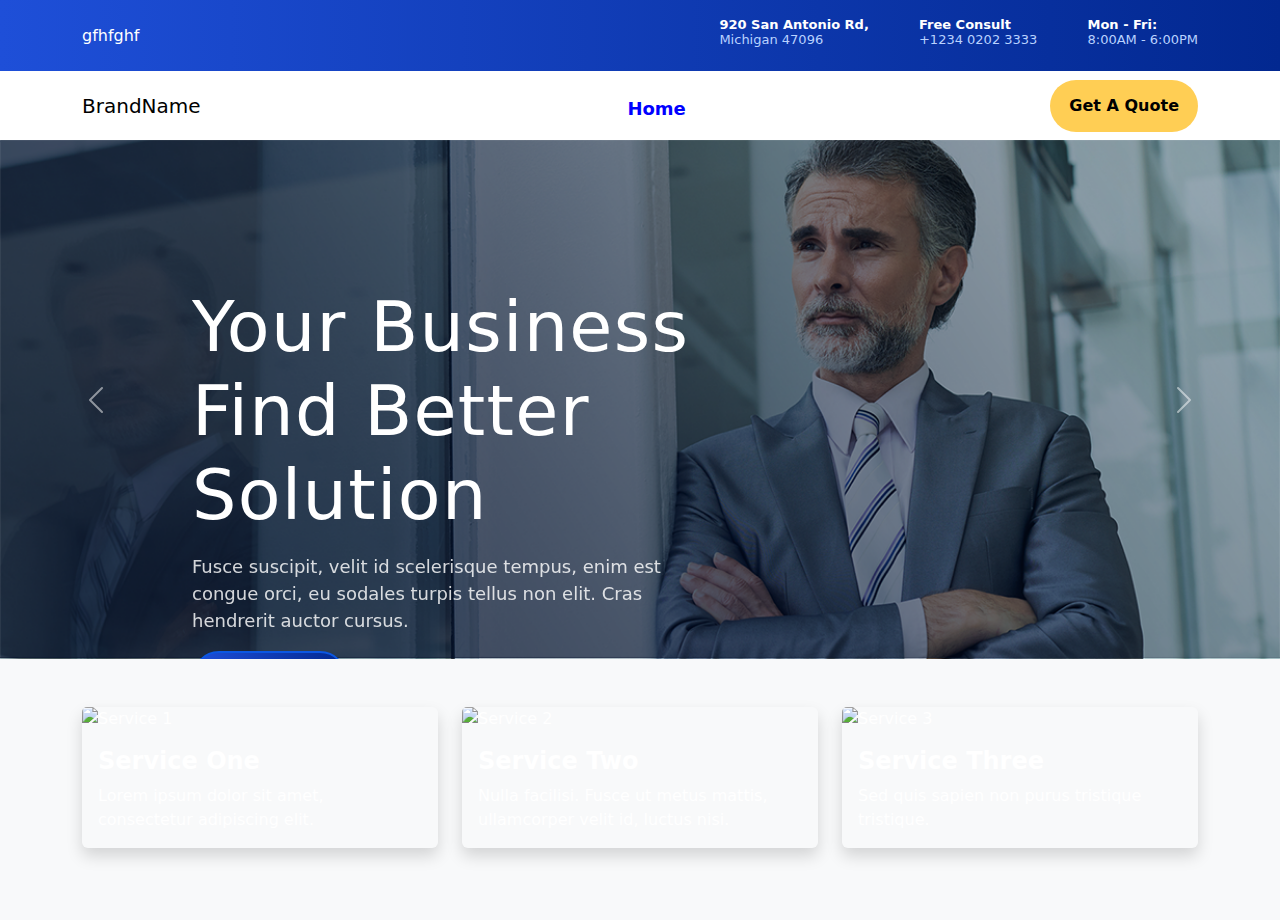
==== index.html @ 61abaa4e "Update and rename homepage.html to index.html" ====
<!DOCTYPE html>
<html lang="en">
<head>
    <meta charset="UTF-8">
    <meta name="viewport" content="width=device-width, initial-scale=1.0">
    <title>Responsive Landing Page</title>
    <!-- Bootstrap CSS -->
    <link href="https://cdn.jsdelivr.net/npm/bootstrap@5.3.0/dist/css/bootstrap.min.css" rel="stylesheet">
    <link rel="stylesheet" type="text/css" href="css/style.css">
  <link rel="stylesheet" href="https://cdnjs.cloudflare.com/ajax/libs/font-awesome/4.6.3/css/font-awesome.css" integrity="sha512-Mo79lrQ4UecW8OCcRUZzf0ntfMNgpOFR46Acj2ZtWO8vKhBvD79VCp3VOKSzk6TovLg5evL3Xi3u475Q/jMu4g==" crossorigin="anonymous" referrerpolicy="no-referrer" />
  <link rel="stylesheet" href="https://cdnjs.cloudflare.com/ajax/libs/animate.css/4.1.1/animate.min.css">

</head>
<body>
    <header>

        <div class="header-top second-header d-none d-lg-block">
                <div class="container">
                    <div class="row align-items-center">                                           
                        <div class="col-lg-4 col-md-4 d-none d-lg-block">
                             <div class="header-social">
                            <span>
                                <i class="fa fa-envelope" aria-hidden="true"></i> gfhfghf
                                
                               </span>                    
                               <!--  /social media icon redux -->                               
                        </div>
                        </div>
                        <div class="col-lg-8 col-md-8 d-none  d-md-block">
                            <div class="header-cta">
                                <ul>                                   
                                    <li>
                                        <div class="text">
                                             <i class="fa fa-map-marker" aria-hidden="true"></i> <div class="box"><strong>920 San Antonio Rd,</strong> Michigan 47096</div>
                                        </div>
                                      
                                    </li>
                                     <li>
                                           <div class="text">
                                            <i class="fa fa-phone" aria-hidden="true"></i> <div class="box"><strong>Free Consult</strong>+1234 0202 3333</div>
                                        </div>
                                      
                                    </li>
                                    <li>
                                         <div class="text">
                                            <i class="fa fa-clock-o" aria-hidden="true"></i><div class="box"><strong>Mon - Fri:</strong> 8:00AM - 6:00PM</div>
                                        </div>
                                      
                                    </li>
                                </ul>
                            </div>
                        </div>
                         
                        
                    </div>
                </div>
            </div>
    <nav class="navbar navbar-expand-lg navbar-dark ">
        <div class="container">
            <a class="navbar-brand" href="#">BrandName</a>
            <button class="navbar-toggler" type="button" data-bs-toggle="collapse" data-bs-target="#navbarNav" aria-controls="navbarNav" aria-expanded="false" aria-label="Toggle navigation">
                <span class="navbar-toggler-icon"></span>
            </button>
            <div class="collapse navbar-collapse" id="navbarNav">
                <ul class="navbar-nav ms-auto">
                    <li class="nav-item">
                        <a class="nav-link active" aria-current="page" href="#">Home</a>
                    </li>
                    <li class="nav-item">
                        <a class="nav-link" href="#services">Services</a>
                    </li>
                    <li class="nav-item">
                        <a class="nav-link" href="#about">About</a>
                    </li>
                    <li class="nav-item">
                        <a class="nav-link" href="#contact">Contact</a>
                    </li>
                    <li><a href="contact.html" class="btn ss-btn">Get A Quote</a></li>
                </ul>
            </div>
        </div>
    </nav>
    
        
    </header>
     <div id="bannerSlider" class="carousel slide" data-bs-ride="carousel">
        <div class="carousel-inner">
            <div class="carousel-item active">
                <img src="images/slider_img01.png" class="d-block w-100" alt="...">
                <div class="carousel-caption d-none d-md-block">
                    <h2>Your Business Find 
Better Solution</h2>
                                       <p data-animation="fadeInUp" data-delay=".6s" class="" style="animation-delay: 0.6s;">Fusce suscipit, velit id scelerisque tempus, enim est congue orci, eu sodales turpis tellus non elit. Cras hendrerit auctor cursus.</p>
                                       <div><a href="#" class="btn ss-btn active mr-15" data-animation="fadeInRight" data-delay=".8s" tabindex="0" style="animation-delay: 0.8s;">Our Services</a>
                </div>
            </div>
            </div>
            <div class="carousel-item">
                <img src="images/slider_img02.png" class="d-block w-100" alt="...">
                <div class="carousel-caption d-none d-md-block">
                   <h2>Your Business Find 
Better Solution</h2>
                                       <p data-animation="fadeInUp" data-delay=".6s" class="" style="animation-delay: 0.6s;">Fusce suscipit, velit id scelerisque tempus, enim est congue orci, eu sodales turpis tellus non elit. Cras hendrerit auctor cursus.</p>
                                       <div><a href="#" class="btn ss-btn active mr-15" data-animation="fadeInRight" data-delay=".8s" tabindex="0" style="animation-delay: 0.8s;">Our Services</a>
                </div>
                </div>
            </div>
          
        </div>
        <button class="carousel-control-prev" type="button" data-bs-target="#bannerSlider" data-bs-slide="prev">
            <span class="carousel-control-prev-icon" aria-hidden="true"></span>
            <span class="visually-hidden">Previous</span>
        </button>
        <button class="carousel-control-next" type="button" data-bs-target="#bannerSlider" data-bs-slide="next">
            <span class="carousel-control-next-icon" aria-hidden="true"></span>
            <span class="visually-hidden">Next</span>
        </button>
    </div>
    <section id="services" class="services py-5 bg-light">
        <div class="container">
            <div class="row text-center">
                <div class="col-lg-4 col-md-6 mb-4">
                    <div class="card h-100 shadow">
                        <img src="service1.jpg" class="card-img-top" alt="Service 1">
                        <div class="card-body">
                            <h3 class="card-title">Service One</h3>
                            <p class="card-text">Lorem ipsum dolor sit amet, consectetur adipiscing elit.</p>
                        </div>
                    </div>
                </div>
                <div class="col-lg-4 col-md-6 mb-4">
                    <div class="card h-100 shadow">
                        <img src="service2.jpg" class="card-img-top" alt="Service 2">
                        <div class="card-body">
                            <h3 class="card-title">Service Two</h3>
                            <p class="card-text">Nulla facilisi. Fusce ut metus mattis, ullamcorper velit id, luctus nisi.</p>
                        </div>
                    </div>
                </div>
                <div class="col-lg-4 col-md-6 mb-4">
                    <div class="card h-100 shadow">
                        <img src="service3.jpg" class="card-img-top" alt="Service 3">
                        <div class="card-body">
                            <h3 class="card-title">Service Three</h3>
                            <p class="card-text">Sed quis sapien non purus tristique tristique.</p>
                        </div>
                    </div>
                </div>
            </div>
        </div>
    </section>
    <!-- Bootstrap Bundle with Popper -->
    <script src="https://cdn.jsdelivr.net/npm/bootstrap@5.3.0/dist/js/bootstrap.bundle.min.js"></script>
</body>
</html>
---- css/style.css ----
.second-header {
    border: none;
    padding-bottom: 15px;
    background-image: -moz-linear-gradient(0deg, rgb(30, 79, 216) 0%, rgb(2, 40, 144) 100%);
    background-image: -webkit-linear-gradient(0deg, rgb(30, 79, 216) 0%, rgb(2, 40, 144) 100%);
    background-image: -ms-linear-gradient(0deg, rgb(30, 79, 216) 0%, rgb(2, 40, 144) 100%);
    padding-top: 15px;
    color: #fff;
}
.header-cta {
    float: right;
}
.header-cta ul li:first-child {
    margin-left: 0;
}
.header-cta ul li {
    display: inline-block;
    margin-left: 30px;
}
.header-cta ul li .text {
    font-size: 13px;
    color: #b9d2ff;
}
.header-cta ul li .text {
    display: flex
;
    font-size: 13px;
    color: #b9d2ff;
}
.header-cta ul li i {
    display: inline-block;
    position: relative;
    color: #fff;
    margin-right: 15px;
    font-size: 22px;
    margin-top: 4px;
}
.header-cta ul li .text strong {
    color: #fff;
    display: block;
    margin-bottom: -5px;
}
.navbar-brand{
    color: #000;
}
a.nav-link {
    color: #000;
}
.navbar-nav .nav-link.active, .navbar-nav .nav-link.show, .nav-link:focus, .nav-link:hover {
    color: blue;
}
a.nav-link {
    display: block;
    color: #777;
    font-weight: 500;
    padding: 20px 0;
    position: relative;
    font-size: 16px;
}

.btn.ss-btn {
    BACKGROUND-COLOR: #FFCE54;
    background-image: -ms-linear-gradient(0deg, rgb(30, 79, 216) 0%, rgb(2, 40, 144) 100%);
    border-radius: 30px;
    color: #000;
    padding: 13px 18px;
    margin-top: 1px;
    font-weight: 600;
    font-size: 16px;
}
#bannerSlider .carousel-caption {
       position: absolute;
    right: inherit;
    top: 24%;
    left: 15%;
    padding-top: 1.25rem;
    padding-bottom: 1.25rem;
    color: #fff;
    text-align: left;
    width: 50%;
}
.header-cta ul {
    margin-bottom: 0;
}
#bannerSlider h2 {
    font-size: 70px;
    color: #fff;
    letter-spacing: 1.3px;
    line-height: 1.2;
    margin-bottom:16px;
}
#bannerSlider p {
    padding-right: 110px;
    color: #ffffffd1;
    font-size: 18px;
}
#bannerSlider .btn.ss-btn.active {
    background-image: -moz-linear-gradient(0deg, rgb(30, 79, 216) 0%, rgb(2, 40, 144) 100%);
    background-image: -webkit-linear-gradient(0deg, rgb(30, 79, 216) 0%, rgb(2, 40, 144) 100%);
    background-image: -ms-linear-gradient(0deg, rgb(30, 79, 216) 0%, rgb(2, 40, 144) 100%);
    border: 2px solid #0b57e3;
    color: #FFF;
}
a.navbar-brand img {
    width: 42%;
}

body.bluebg {
    background: #DA4453;
}
header a.nav-link {
    color: #fff;
    font-size: 18px !important;
    font-weight: 600;
    padding: 16px 20px 0 !important;
}
.flex {
    display: flex
;
}
.bannerec h2 {
    COLOR: #fff;
    font-size: 43px;
    font-weight: 700;
}
section.bannerec {
    color: #fff;
    padding-top: 50px; padding-bottom: 44px;
}
.bannerec h5 {
    font-size: 30px;
    font-weight: 700;
}
.contact-links a {
    color: #fff;
    font-size: 24px;
    font-weight: 500;
    text-decoration: none;
}
.contact-links.mb-4 svg {
    font-size: 32px;
}
.contact-links.mb-4 {
    margin-top: 40px;
}


.gap-10 {
    gap: 2.5rem;
}
.justify-between {
    justify-content: space-between;
}

.w-fit {
    width: fit-content;
}
.relative {
    position: relative;
}
svg.whaticon {
    position: absolute;
    top: -20px;
    right: -18px;
}
.letGoBtn button {
    font-size: 18px;
    padding: 20px 31px;
    background: #FFCE54;
    color: #000;
    font-weight: 700;
}
.appontBtn button {
    background: transparent;
    color: #fff;
    font-size: 18px;
    font-weight: 700;
}
section#about {
    background: #ffff;
    padding: 50px 0;
}
.lg42{
    font-size: 42px;
}
.lg32{font-size: 32px;}
.fW700{font-weight: 700;}
#about p {
    font-size: 18px;
}
.companypo h4 {
    font-size: 20px;
    font-weight: 700;
    margin-bottom: 0;
}
.companypo h3 {
    margin-bottom: 0;
    font-weight: 700;
}
section#ctasection {
    background: #174153;
    padding: 50px 0;
    text-align: center; color: #fff;
}
section#ctasection h2 {
    font-weight: 700;
    font-size: 40px;
}
#ctasection button {
    background:#FFCE54;
    margin-top: 40px;
    color: #000;
}
body #services .card{
    background: transparent !important;
    border: 0 !important;
    color: #fff;
    text-align: left;
}
h3.card-title {
    font-size: 24px;
    font-weight: bold;
}

.gallery {
            display: grid;
          grid-template-columns: repeat(auto-fit, minmax(556px, 1fr));
    gap: 43px;
       
        }
        .gallery a {
            text-decoration: none;
            color: inherit;
        }
        .gallery img {
            width: 100%;
            height: auto;
            cursor: pointer;
            border-radius:0;
            transition: transform 0.3s;
            box-shadow: 0 10px 15px 10px #ba18181a, 0 4px 6px 5px #0f0b0b1a;
        }
        /*.gallery img:hover {
            transform: scale(1.05);
        }*/
        .lightbox {
            display: none;
            position: fixed;
            top: 0;
            left: 0;
            width: 100%;
            height: 100%;
            background: rgba(0, 0, 0, 0.8);
            justify-content: center;
            align-items: center;
        }
        .lightbox img {
            max-width: 90%;
            max-height: 80%;
            border-radius: 5px;
        }
        .close {
            position: absolute;
            top: 20px;
            right: 30px;
            font-size: 30px;
            color: white;
            cursor: pointer;
        }
        section#portfolio {
    padding: 50px 0;
}
#portfolio h2.lg42.fW700 {
    font-size: 30px;
    color: #fff;
    margin-bottom: 20px;
}
section#contact {
    background: #FFCE54;
    padding: 50px 0;
}
.formouter div {
    width: 50%;
    margin-bottom: 90px;
}
.formouter input {
    width: 100%;
    background: transparent;
    border-bottom: solid 1px #000 !important;
    border: 0;
    color: #fff;
}
.formouter  textarea {
    width: 100%;
    background: transparent;
    border: 0;
    border-bottom: solid 1px #000;
    height: 28px;
}
.formouter {
    display: flex
;
    justify-content: space-between;
    gap: 64px;
}

.formouter input::placeholder {
  color: #000; /* Change to your desired color */
  opacity: 1; /* Ensures full visibility (some browsers reduce opacity) */
}
.formouter textarea::placeholder {
  color: #000; /* Change to your desired color */
  opacity: 1; /* Ensures full visibility */
}
button.senbtn {
    display: block;
    margin: 0 auto;
    background: #DA4453;
    border: 0;
    padding: 12px 30px;
    color: #fff;
    font-size: 20px;
}
#contact h2 {
    text-align: center;
    font-size: 34px;
}
#contact p {
    text-align: center;
    font-size: 20px;
}
#contact form {
    margin-top: 70px;
}
section#footer p {
    margin-bottom: 0;
}
section#footer {
    background: #fff;
    text-align: center;
    padding: 30px 0;
}


@media (min-width: 992px) {
    .navbar-expand-lg .navbar-nav .nav-link {
                padding-right: 26px;
        padding-left: 38px;
    }
}
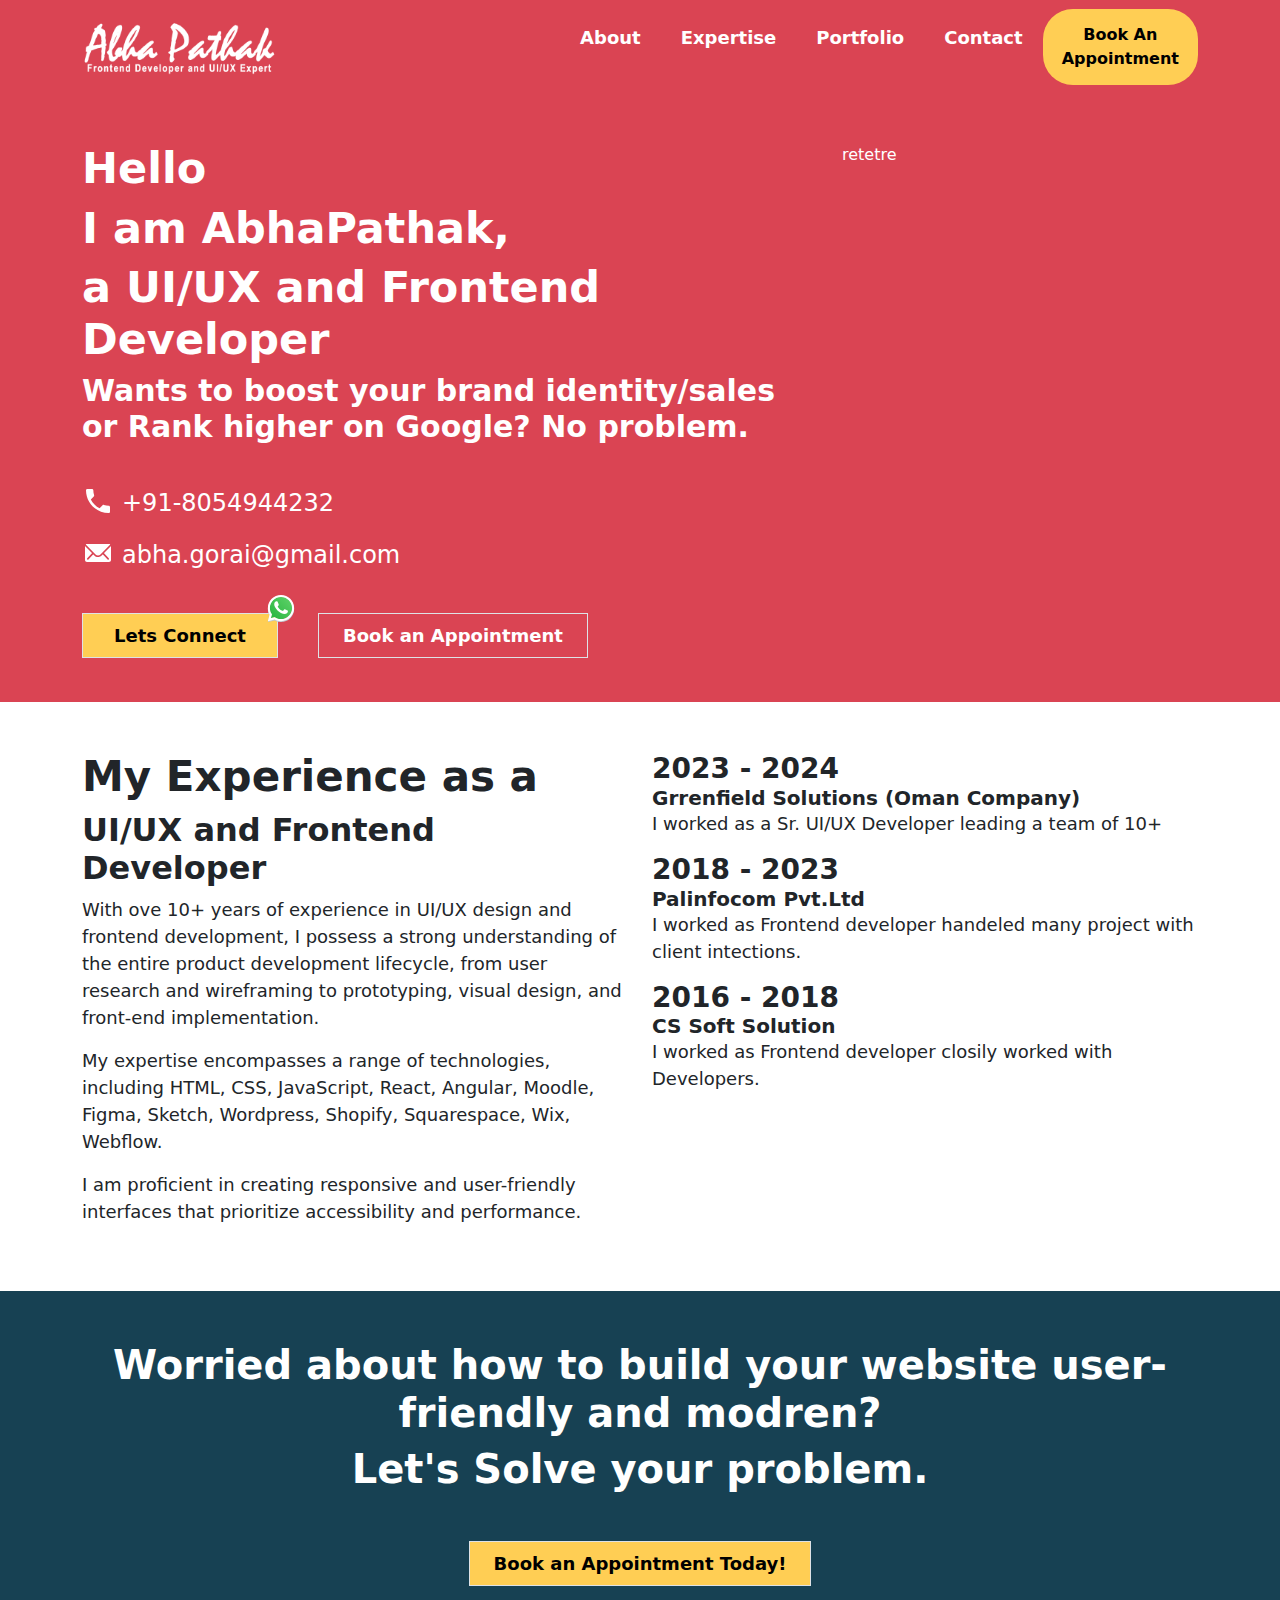
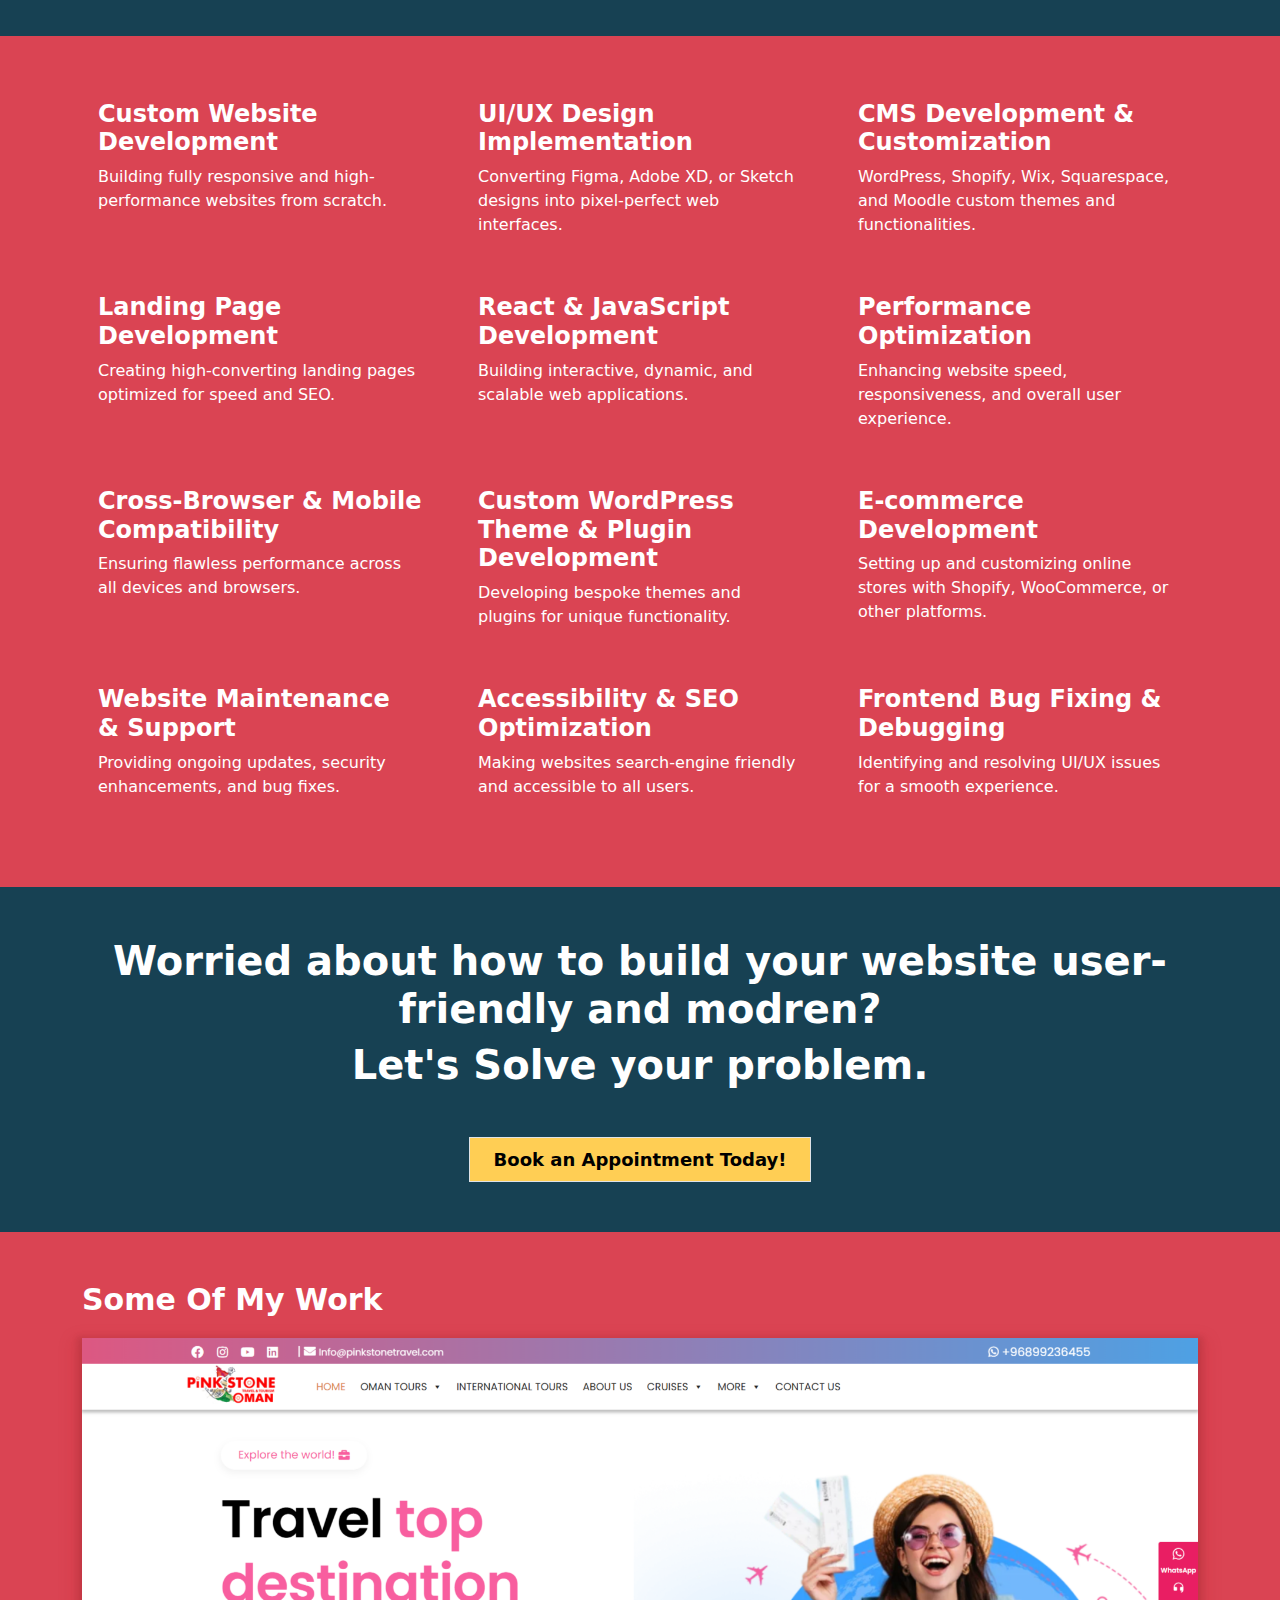
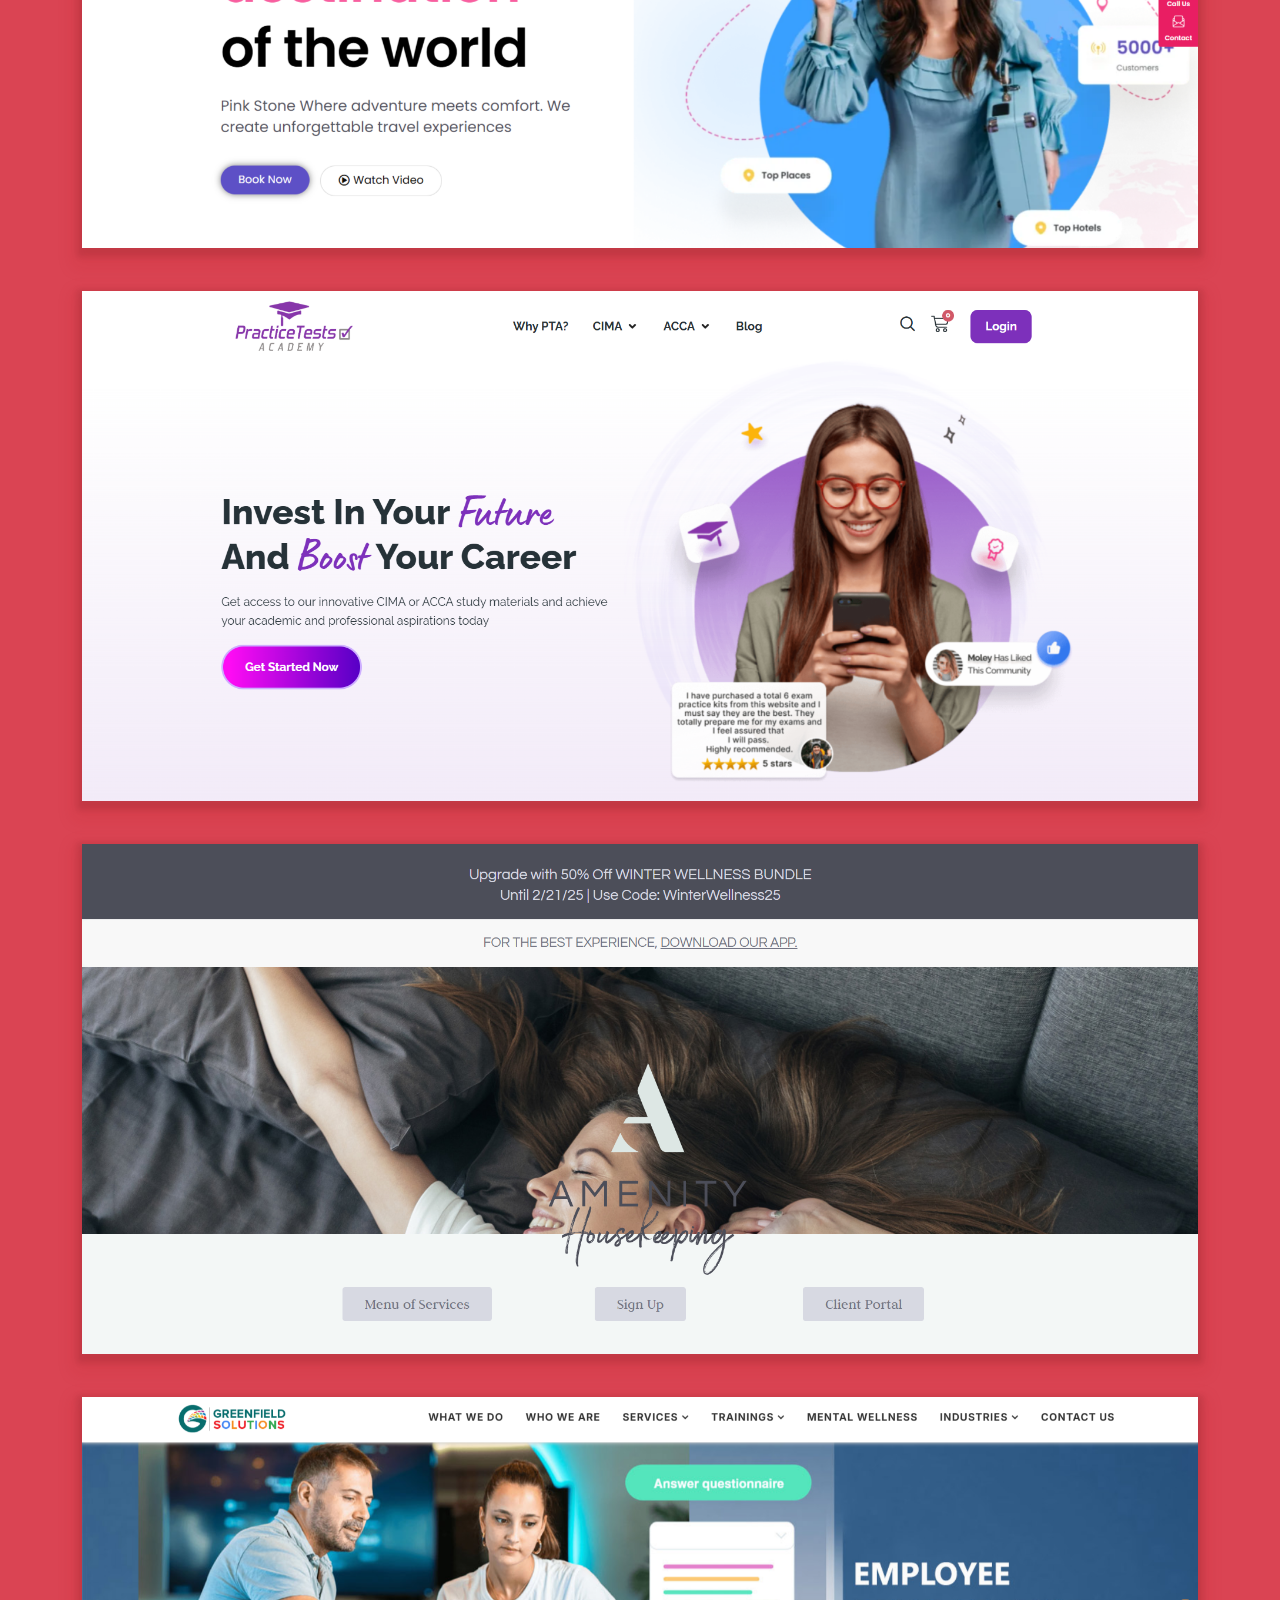
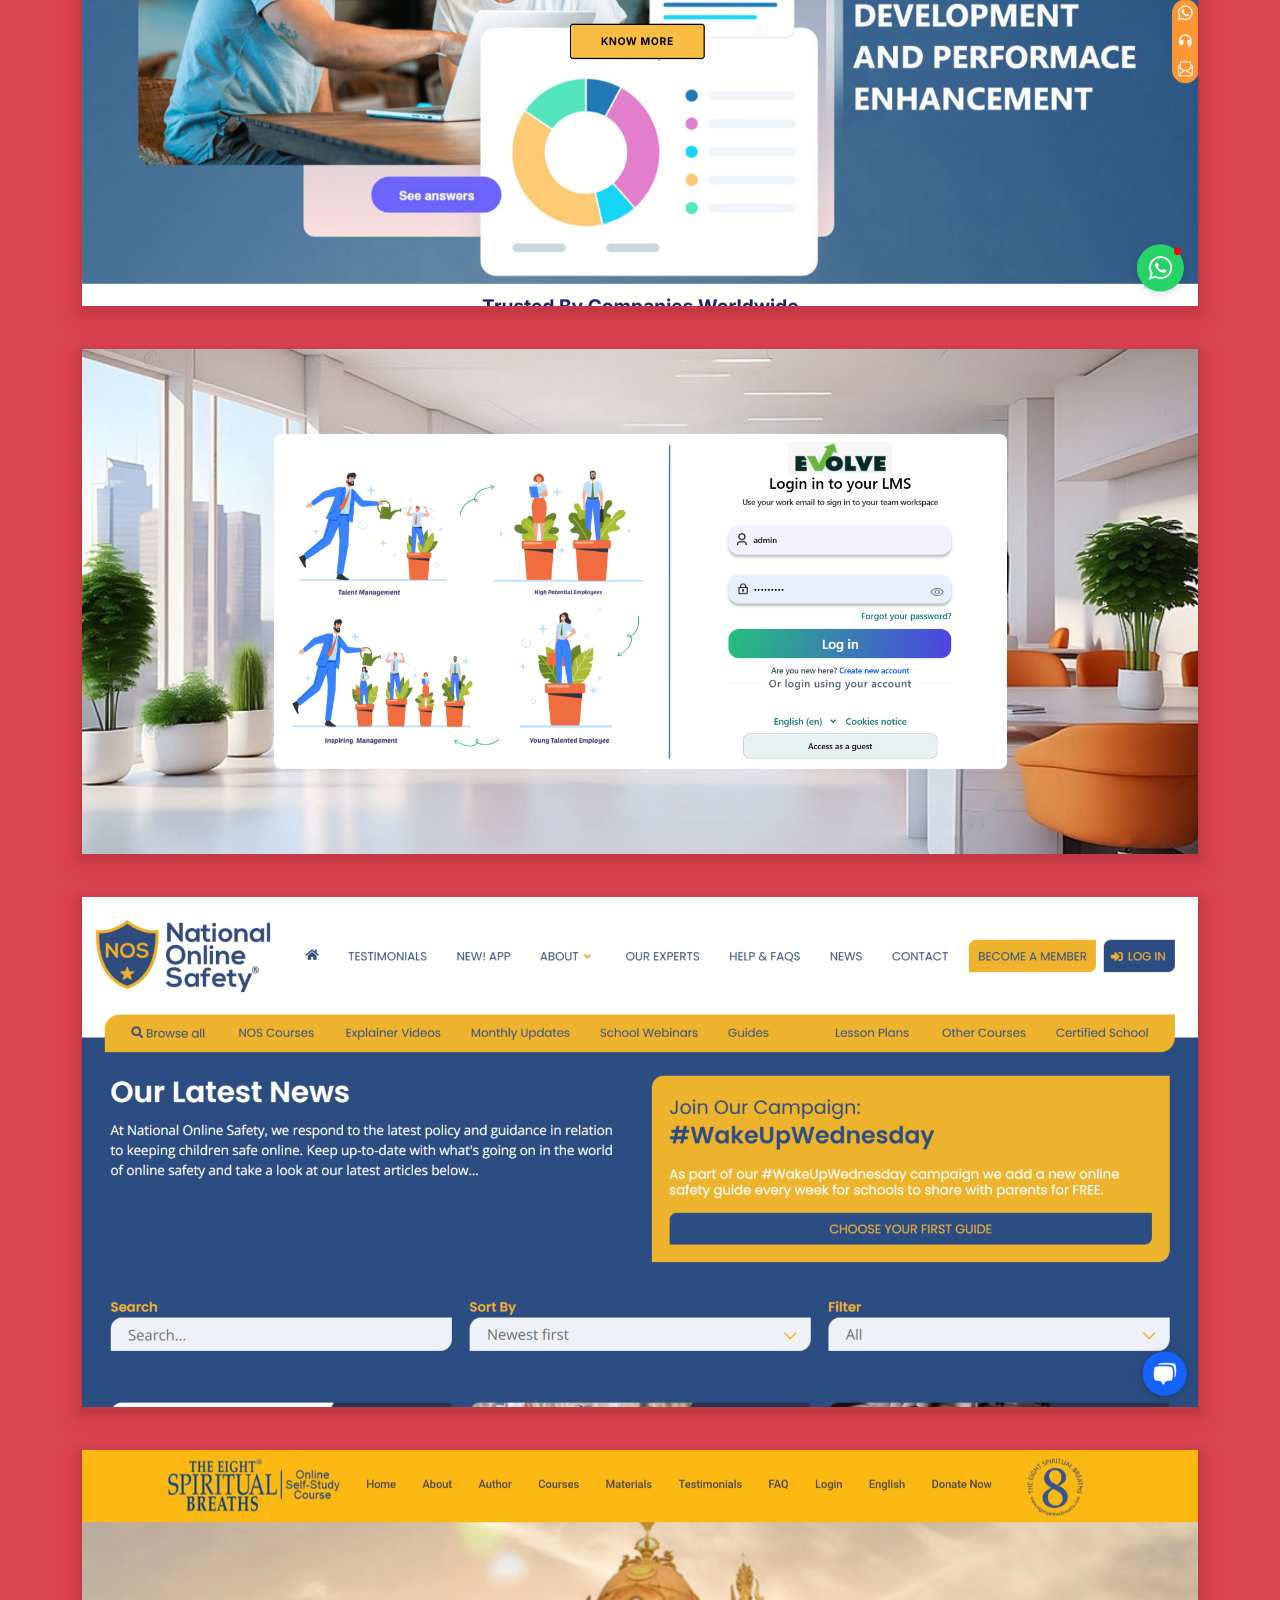
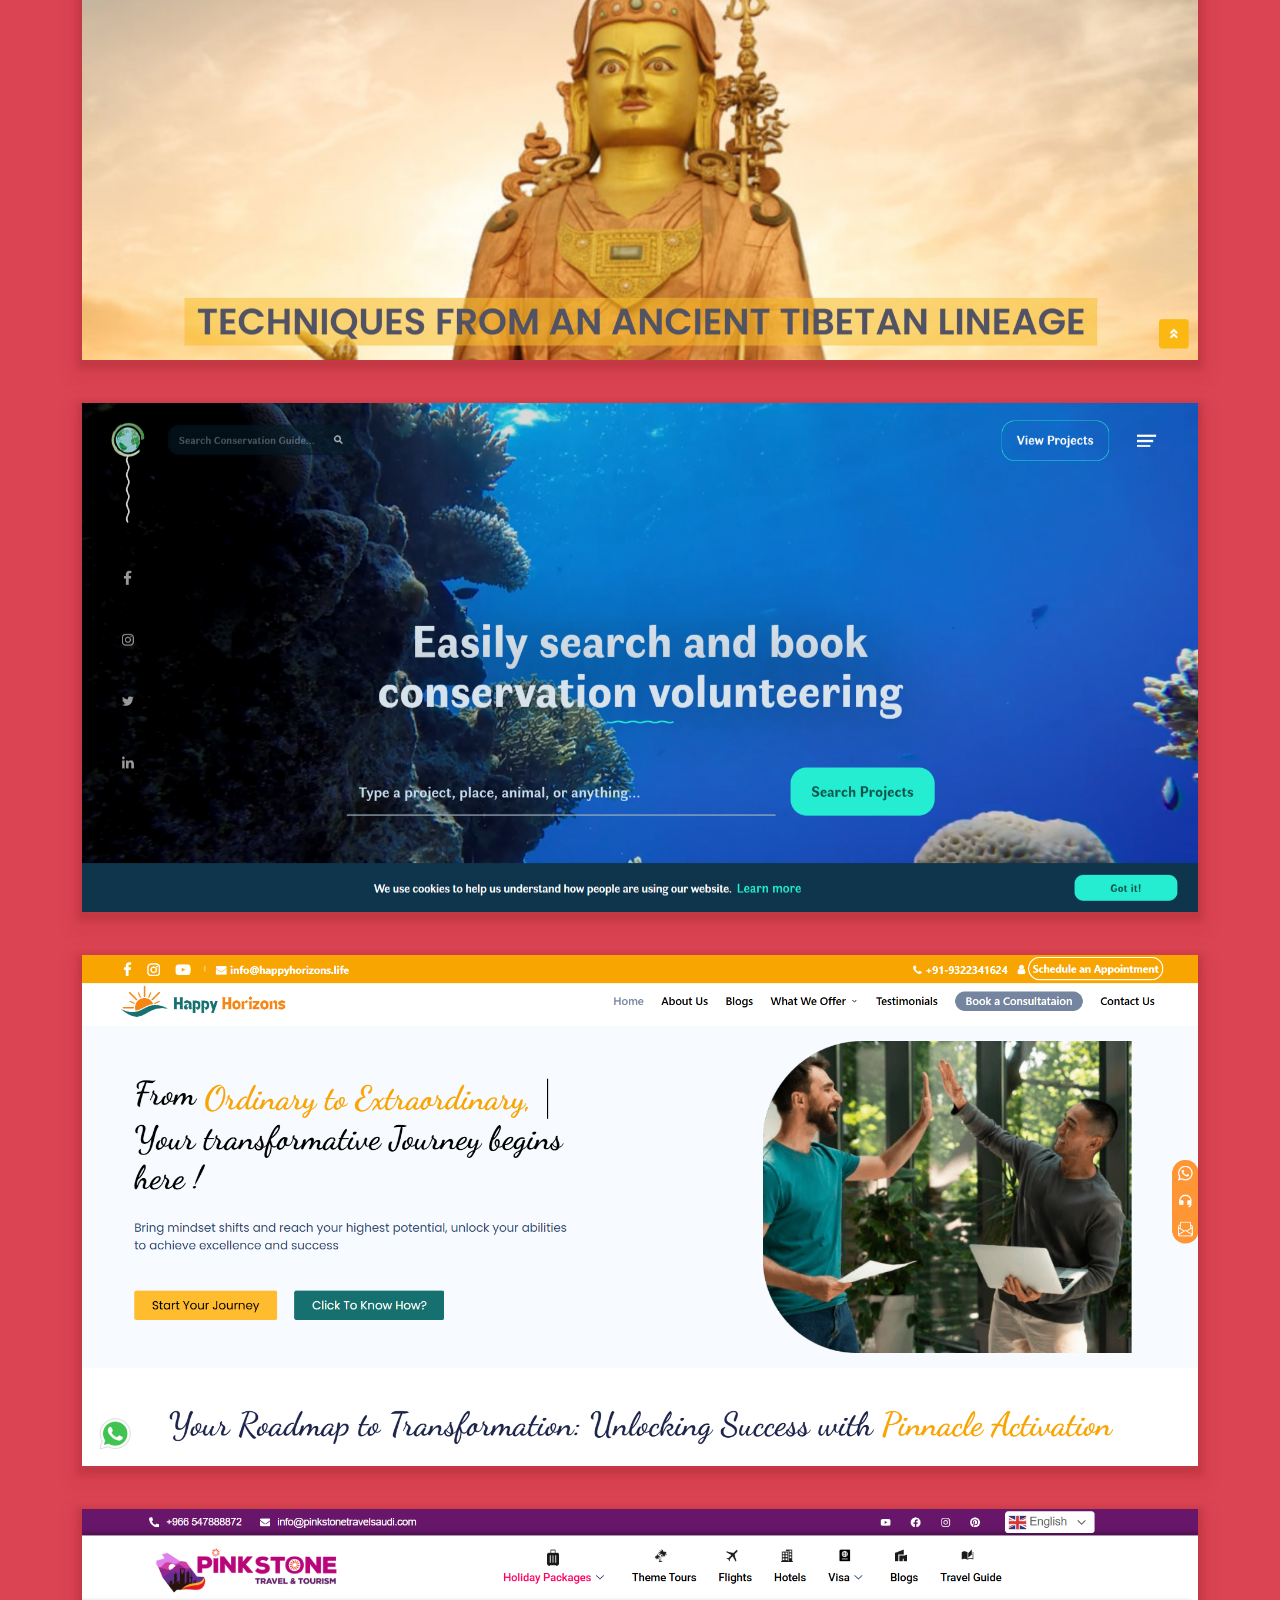
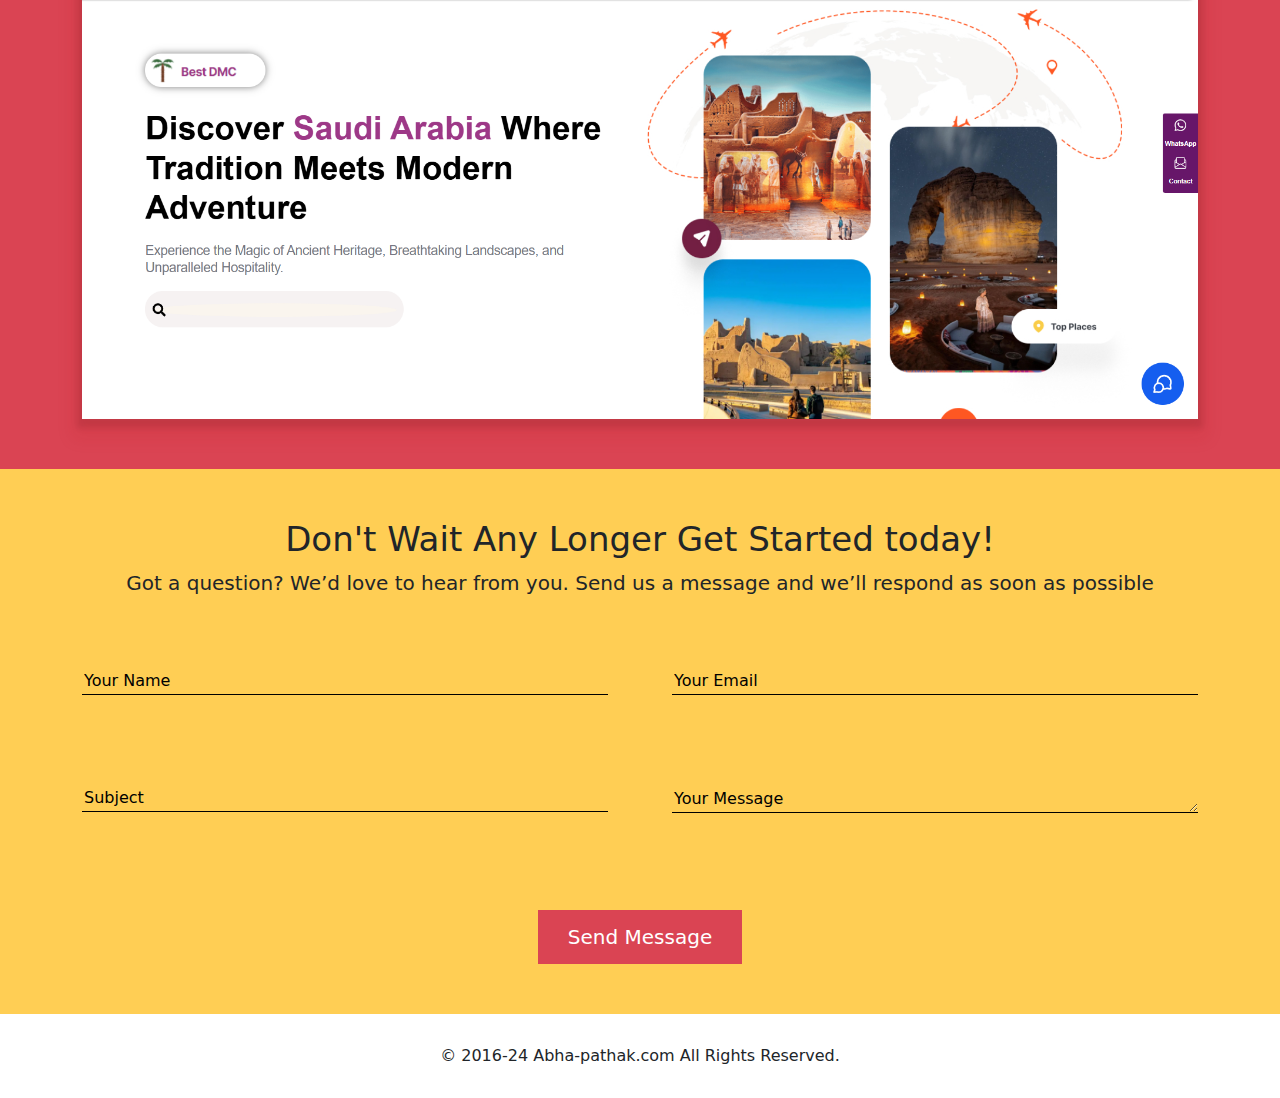
==== commit 331d6943: "Update and rename AbhaPathak.html to index.html" ====
--- a/index.html
+++ b/index.html
@@ -11,71 +11,31 @@
   <link rel="stylesheet" href="https://cdnjs.cloudflare.com/ajax/libs/animate.css/4.1.1/animate.min.css">
 
 </head>
-<body>
+<body class="bluebg">
     <header>
 
-        <div class="header-top second-header d-none d-lg-block">
-                <div class="container">
-                    <div class="row align-items-center">                                           
-                        <div class="col-lg-4 col-md-4 d-none d-lg-block">
-                             <div class="header-social">
-                            <span>
-                                <i class="fa fa-envelope" aria-hidden="true"></i> gfhfghf
-                                
-                               </span>                    
-                               <!--  /social media icon redux -->                               
-                        </div>
-                        </div>
-                        <div class="col-lg-8 col-md-8 d-none  d-md-block">
-                            <div class="header-cta">
-                                <ul>                                   
-                                    <li>
-                                        <div class="text">
-                                             <i class="fa fa-map-marker" aria-hidden="true"></i> <div class="box"><strong>920 San Antonio Rd,</strong> Michigan 47096</div>
-                                        </div>
-                                      
-                                    </li>
-                                     <li>
-                                           <div class="text">
-                                            <i class="fa fa-phone" aria-hidden="true"></i> <div class="box"><strong>Free Consult</strong>+1234 0202 3333</div>
-                                        </div>
-                                      
-                                    </li>
-                                    <li>
-                                         <div class="text">
-                                            <i class="fa fa-clock-o" aria-hidden="true"></i><div class="box"><strong>Mon - Fri:</strong> 8:00AM - 6:00PM</div>
-                                        </div>
-                                      
-                                    </li>
-                                </ul>
-                            </div>
-                        </div>
-                         
-                        
-                    </div>
-                </div>
-            </div>
     <nav class="navbar navbar-expand-lg navbar-dark ">
         <div class="container">
-            <a class="navbar-brand" href="#">BrandName</a>
+            <a class="navbar-brand" href="#"><img src="images/abha-logo.png"/></a>
             <button class="navbar-toggler" type="button" data-bs-toggle="collapse" data-bs-target="#navbarNav" aria-controls="navbarNav" aria-expanded="false" aria-label="Toggle navigation">
                 <span class="navbar-toggler-icon"></span>
             </button>
             <div class="collapse navbar-collapse" id="navbarNav">
                 <ul class="navbar-nav ms-auto">
                     <li class="nav-item">
-                        <a class="nav-link active" aria-current="page" href="#">Home</a>
+                        <a class="nav-link " href="#about">About</a>
                     </li>
                     <li class="nav-item">
-                        <a class="nav-link" href="#services">Services</a>
+                        <a class="nav-link" href="#services">Expertise</a>
                     </li>
+                   
                     <li class="nav-item">
-                        <a class="nav-link" href="#about">About</a>
+                        <a class="nav-link" href="#portfolio">Portfolio</a>
                     </li>
-                    <li class="nav-item">
+                     <li class="nav-item">
                         <a class="nav-link" href="#contact">Contact</a>
                     </li>
-                    <li><a href="contact.html" class="btn ss-btn">Get A Quote</a></li>
+                    <li><a href="contact.html" class="btn ss-btn">Book An Appointment</a></li>
                 </ul>
             </div>
         </div>
@@ -83,73 +43,281 @@
     
         
     </header>
-     <div id="bannerSlider" class="carousel slide" data-bs-ride="carousel">
-        <div class="carousel-inner">
-            <div class="carousel-item active">
-                <img src="images/slider_img01.png" class="d-block w-100" alt="...">
-                <div class="carousel-caption d-none d-md-block">
-                    <h2>Your Business Find 
-Better Solution</h2>
-                                       <p data-animation="fadeInUp" data-delay=".6s" class="" style="animation-delay: 0.6s;">Fusce suscipit, velit id scelerisque tempus, enim est congue orci, eu sodales turpis tellus non elit. Cras hendrerit auctor cursus.</p>
-                                       <div><a href="#" class="btn ss-btn active mr-15" data-animation="fadeInRight" data-delay=".8s" tabindex="0" style="animation-delay: 0.8s;">Our Services</a>
-                </div>
-            </div>
-            </div>
-            <div class="carousel-item">
-                <img src="images/slider_img02.png" class="d-block w-100" alt="...">
-                <div class="carousel-caption d-none d-md-block">
-                   <h2>Your Business Find 
-Better Solution</h2>
-                                       <p data-animation="fadeInUp" data-delay=".6s" class="" style="animation-delay: 0.6s;">Fusce suscipit, velit id scelerisque tempus, enim est congue orci, eu sodales turpis tellus non elit. Cras hendrerit auctor cursus.</p>
-                                       <div><a href="#" class="btn ss-btn active mr-15" data-animation="fadeInRight" data-delay=".8s" tabindex="0" style="animation-delay: 0.8s;">Our Services</a>
-                </div>
-                </div>
-            </div>
-          
-        </div>
-        <button class="carousel-control-prev" type="button" data-bs-target="#bannerSlider" data-bs-slide="prev">
-            <span class="carousel-control-prev-icon" aria-hidden="true"></span>
-            <span class="visually-hidden">Previous</span>
-        </button>
-        <button class="carousel-control-next" type="button" data-bs-target="#bannerSlider" data-bs-slide="next">
-            <span class="carousel-control-next-icon" aria-hidden="true"></span>
-            <span class="visually-hidden">Next</span>
-        </button>
-    </div>
-    <section id="services" class="services py-5 bg-light">
+   <section class="bannerec">
+       <div class="container">
+           <div class="row">
+               <div class="col-lg-8 col-md-8 col-sm-12">
+                   <h2>Hello</h2>
+                   <h2>I am AbhaPathak,</h2>
+                   <h2>a UI/UX and Frontend Developer </h2>
+<h5>Wants to boost your brand identity/sales or Rank higher on Google? No problem.</h5>
+<div class="contact-links mb-4"><a href="tel:+91-8054944232" class="flex gap-2 text-[32px] items-center">  <svg stroke="currentColor" fill="currentColor" stroke-width="0" viewBox="0 0 24 24" height="1em" width="1em" xmlns="http://www.w3.org/2000/svg"><path fill="none" d="M0 0h24v24H0z"></path><path d="M6.62 10.79c1.44 2.83 3.76 5.14 6.59 6.59l2.2-2.2c.27-.27.67-.36 1.02-.24 1.12.37 2.33.57 3.57.57.55 0 1 .45 1 1V20c0 .55-.45 1-1 1-9.39 0-17-7.61-17-17 0-.55.45-1 1-1h3.5c.55 0 1 .45 1 1 0 1.25.2 2.45.57 3.57.11.35.03.74-.25 1.02l-2.2 2.2z"></path></svg> <p class="text-[24px] font-mono hover:underline duration-500">+91-8054944232</p></a><a href="mailto:abha.gorai@gmail.com" class="flex gap-2 text-[38px] items-center"> <svg stroke="currentColor" fill="currentColor" stroke-width="0" viewBox="0 0 512 512" height="1em" width="1em" xmlns="http://www.w3.org/2000/svg"><path d="M460.6 147.3L353 256.9c-.8.8-.8 2 0 2.8l75.3 80.2c5.1 5.1 5.1 13.3 0 18.4-2.5 2.5-5.9 3.8-9.2 3.8s-6.7-1.3-9.2-3.8l-75-79.9c-.8-.8-2.1-.8-2.9 0L313.7 297c-15.3 15.5-35.6 24.1-57.4 24.2-22.1.1-43.1-9.2-58.6-24.9l-17.6-17.9c-.8-.8-2.1-.8-2.9 0l-75 79.9c-2.5 2.5-5.9 3.8-9.2 3.8s-6.7-1.3-9.2-3.8c-5.1-5.1-5.1-13.3 0-18.4l75.3-80.2c.7-.8.7-2 0-2.8L51.4 147.3c-1.3-1.3-3.4-.4-3.4 1.4V368c0 17.6 14.4 32 32 32h352c17.6 0 32-14.4 32-32V148.7c0-1.8-2.2-2.6-3.4-1.4z"></path><path d="M256 295.1c14.8 0 28.7-5.8 39.1-16.4L452 119c-5.5-4.4-12.3-7-19.8-7H79.9c-7.5 0-14.4 2.6-19.8 7L217 278.7c10.3 10.5 24.2 16.4 39 16.4z"></path></svg> <p class="text-[24px] font-mono hover:underline duration-500">abha.gorai@gmail.com</p></a></div>
+
+<div class="btnBox gap-10 flex "><div class="letGoBtn w-fit relative">
+    <a href="https://api.whatsapp.com/send/?phone=919115144232&amp;text&amp;type=phone_number&amp;app_absent=0"><button class="text-[18px] leading-8 px-8 py-2 border bg-[#13a300]" fdprocessedid="ukj3yc">Lets Connect</button></a>
+    <svg class="whaticon" width="30px" height="30px" viewBox="0 0 32 32" fill="none" xmlns="http://www.w3.org/2000/svg"><path fill-rule="evenodd" clip-rule="evenodd" d="M16 31C23.732 31 30 24.732 30 17C30 9.26801 23.732 3 16 3C8.26801 3 2 9.26801 2 17C2 19.5109 2.661 21.8674 3.81847 23.905L2 31L9.31486 29.3038C11.3014 30.3854 13.5789 31 16 31ZM16 28.8462C22.5425 28.8462 27.8462 23.5425 27.8462 17C27.8462 10.4576 22.5425 5.15385 16 5.15385C9.45755 5.15385 4.15385 10.4576 4.15385 17C4.15385 19.5261 4.9445 21.8675 6.29184 23.7902L5.23077 27.7692L9.27993 26.7569C11.1894 28.0746 13.5046 28.8462 16 28.8462Z" fill="#BFC8D0"></path><path d="M28 16C28 22.6274 22.6274 28 16 28C13.4722 28 11.1269 27.2184 9.19266 25.8837L5.09091 26.9091L6.16576 22.8784C4.80092 20.9307 4 18.5589 4 16C4 9.37258 9.37258 4 16 4C22.6274 4 28 9.37258 28 16Z" fill="url(#paint0_linear_87_7264)"></path><path fill-rule="evenodd" clip-rule="evenodd" d="M16 30C23.732 30 30 23.732 30 16C30 8.26801 23.732 2 16 2C8.26801 2 2 8.26801 2 16C2 18.5109 2.661 20.8674 3.81847 22.905L2 30L9.31486 28.3038C11.3014 29.3854 13.5789 30 16 30ZM16 27.8462C22.5425 27.8462 27.8462 22.5425 27.8462 16C27.8462 9.45755 22.5425 4.15385 16 4.15385C9.45755 4.15385 4.15385 9.45755 4.15385 16C4.15385 18.5261 4.9445 20.8675 6.29184 22.7902L5.23077 26.7692L9.27993 25.7569C11.1894 27.0746 13.5046 27.8462 16 27.8462Z" fill="white"></path><path d="M12.5 9.49989C12.1672 8.83131 11.6565 8.8905 11.1407 8.8905C10.2188 8.8905 8.78125 9.99478 8.78125 12.05C8.78125 13.7343 9.52345 15.578 12.0244 18.3361C14.438 20.9979 17.6094 22.3748 20.2422 22.3279C22.875 22.2811 23.4167 20.0154 23.4167 19.2503C23.4167 18.9112 23.2062 18.742 23.0613 18.696C22.1641 18.2654 20.5093 17.4631 20.1328 17.3124C19.7563 17.1617 19.5597 17.3656 19.4375 17.4765C19.0961 17.8018 18.4193 18.7608 18.1875 18.9765C17.9558 19.1922 17.6103 19.083 17.4665 19.0015C16.9374 18.7892 15.5029 18.1511 14.3595 17.0426C12.9453 15.6718 12.8623 15.2001 12.5959 14.7803C12.3828 14.4444 12.5392 14.2384 12.6172 14.1483C12.9219 13.7968 13.3426 13.254 13.5313 12.9843C13.7199 12.7145 13.5702 12.305 13.4803 12.05C13.0938 10.953 12.7663 10.0347 12.5 9.49989Z" fill="white"></path><defs><linearGradient id="paint0_linear_87_7264" x1="26.5" y1="7" x2="4" y2="28" gradientUnits="userSpaceOnUse"><stop stop-color="#5BD066"></stop><stop offset="1" stop-color="#27B43E"></stop></linearGradient></defs></svg></div>
+    <div class=" appontBtn"><button class="text-[18px] leading-8 px-4 py-2 border" fdprocessedid="ii0c9o">Book an Appointment</button></div></div>
+
+
+
+
+               </div>
+               <div class="col-lg-3 col-md-3 col-sm-12">retetre</div>
+           </div>
+       </div>
+   </section>
+
+   <section id="about">
+       <div class="container">
+           <div class="row">
+               <div class="col-md-6">
+                   <div>
+                    <h2 class="lg42 fW700">My Experience as a </h2>
+<h2 class="lg32 fW700">UI/UX and Frontend Developer</h2>
+                </div>
+                <p>With ove 10+ years of experience in UI/UX design and frontend development, I possess a strong understanding of the entire product development lifecycle, from user research and wireframing to prototyping, visual design, and front-end implementation.  </p>
+
+                    <p>My expertise encompasses a range of technologies, including HTML, CSS, JavaScript, React, Angular, Moodle, Figma, Sketch, Wordpress, Shopify, Squarespace, Wix, Webflow. </p>
+
+                    <p>I am proficient in creating responsive and user-friendly interfaces that prioritize accessibility and performance.</p>
+               </div>
+               <div class="col-md-6 companypo">
+                   <div>
+                       <h3>2023 - 2024</h3>
+                       <h4>Grrenfield Solutions (Oman Company)</h4>
+                       <p>I worked as a Sr. UI/UX Developer leading a team of 10+</p>
+                   </div>
+
+                   <div>
+                       <h3>2018 - 2023</h3>
+                       <h4>Palinfocom Pvt.Ltd</h4>
+                       <p>I worked as Frontend developer handeled many project with client intections.</p>
+                   </div>
+
+                   <div>
+                       <h3>2016 - 2018</h3>
+                       <h4>CS Soft Solution</h4>
+                       <p>I worked as Frontend developer closily worked with Developers.</p>
+                   </div>
+               </div>
+           </div>
+       </div>
+   </section>
+   <section id="ctasection">
+       <div class="container">
+    <h2>Worried about how to build your website user-friendly and modren?</h2>
+    <h2>Let's Solve your problem.</h2>
+    <div class=" appontBtn"><button class="text-[18px] leading-8 px-4 py-2 border" fdprocessedid="ii0c9o">Book an Appointment Today!</button></div>
+       </div>
+   </section>
+    <section id="services" class="services py-5">
         <div class="container">
             <div class="row text-center">
                 <div class="col-lg-4 col-md-6 mb-4">
-                    <div class="card h-100 shadow">
-                        <img src="service1.jpg" class="card-img-top" alt="Service 1">
-                        <div class="card-body">
-                            <h3 class="card-title">Service One</h3>
-                            <p class="card-text">Lorem ipsum dolor sit amet, consectetur adipiscing elit.</p>
+                    <div class="card h-100 ">
+                       
+                        <div class="card-body card-bg">
+                            <h3 class="card-title ">Custom Website<br/> Development</h3>
+                            <p class="card-text">Building fully responsive and high-performance websites from scratch.</p>
                         </div>
                     </div>
                 </div>
                 <div class="col-lg-4 col-md-6 mb-4">
-                    <div class="card h-100 shadow">
-                        <img src="service2.jpg" class="card-img-top" alt="Service 2">
-                        <div class="card-body">
-                            <h3 class="card-title">Service Two</h3>
-                            <p class="card-text">Nulla facilisi. Fusce ut metus mattis, ullamcorper velit id, luctus nisi.</p>
+                    <div class="card h-100 ">
+                        
+                        <div class="card-body">
+                            <h3 class="card-title">UI/UX Design <br/>Implementation</h3>
+                            <p class="card-text">Converting Figma, Adobe XD, or Sketch designs into pixel-perfect web interfaces.</p>
                         </div>
                     </div>
                 </div>
                 <div class="col-lg-4 col-md-6 mb-4">
-                    <div class="card h-100 shadow">
-                        <img src="service3.jpg" class="card-img-top" alt="Service 3">
-                        <div class="card-body">
-                            <h3 class="card-title">Service Three</h3>
-                            <p class="card-text">Sed quis sapien non purus tristique tristique.</p>
+                    <div class="card h-100 ">
+                     
+                        <div class="card-body">
+                            <h3 class="card-title">CMS Development & Customization</h3>
+                            <p class="card-text">WordPress, Shopify, Wix, Squarespace, and Moodle custom themes and functionalities.</p>
+                        </div>
+                    </div>
+                </div>
+                  <div class="col-lg-4 col-md-6 mb-4">
+                    <div class="card h-100 ">
+                     
+                        <div class="card-body">
+                            <h3 class="card-title">Landing Page Development</h3>
+                            <p class="card-text">Creating high-converting landing pages optimized for speed and SEO.</p>
+                        </div>
+                    </div>
+                </div>
+                  <div class="col-lg-4 col-md-6 mb-4">
+                    <div class="card h-100 ">
+                     
+                        <div class="card-body">
+                            <h3 class="card-title">React & JavaScript Development</h3>
+                            <p class="card-text">Building interactive, dynamic, and scalable web applications.</p>
+                        </div>
+                    </div>
+                </div>
+                  <div class="col-lg-4 col-md-6 mb-4">
+                    <div class="card h-100 ">
+                     
+                        <div class="card-body">
+                            <h3 class="card-title">Performance Optimization</h3>
+                            <p class="card-text">Enhancing website speed, responsiveness, and overall user experience.</p>
+                        </div>
+                    </div>
+                </div>
+                  <div class="col-lg-4 col-md-6 mb-4">
+                    <div class="card h-100 ">
+                     
+                        <div class="card-body">
+                            <h3 class="card-title">Cross-Browser & Mobile Compatibility</h3>
+                            <p class="card-text">Ensuring flawless performance across all devices and browsers.</p>
+                        </div>
+                    </div>
+                </div>
+                 <div class="col-lg-4 col-md-6 mb-4">
+                    <div class="card h-100 ">
+                     
+                        <div class="card-body">
+                            <h3 class="card-title">Custom WordPress Theme & Plugin Development</h3>
+                            <p class="card-text">Developing bespoke themes and plugins for unique functionality.</p>
+                        </div>
+                    </div>
+                </div>
+                 <div class="col-lg-4 col-md-6 mb-4">
+                    <div class="card h-100 ">
+                     
+                        <div class="card-body">
+                            <h3 class="card-title">E-commerce <br/>Development </h3>
+                            <p class="card-text">Setting up and customizing online stores with Shopify, WooCommerce, or other platforms.</p>
+                        </div>
+                    </div>
+                </div>
+                 <div class="col-lg-4 col-md-6 mb-4">
+                    <div class="card h-100 ">
+                     
+                        <div class="card-body">
+                            <h3 class="card-title">Website Maintenance <br/>& Support</h3>
+                            <p class="card-text">Providing ongoing updates, security enhancements, and bug fixes.</p>
+                        </div>
+                    </div>
+                </div>
+                 <div class="col-lg-4 col-md-6 mb-4">
+                    <div class="card h-100 ">
+                     
+                        <div class="card-body">
+                            <h3 class="card-title">Accessibility & SEO<br/> Optimization</h3>
+                            <p class="card-text">Making websites search-engine friendly and accessible to all users.</p>
+                        </div>
+                    </div>
+                </div>
+                 <div class="col-lg-4 col-md-6 mb-4">
+                    <div class="card h-100 ">
+                     
+                        <div class="card-body">
+                            <h3 class="card-title">Frontend Bug Fixing & Debugging</h3>
+                            <p class="card-text"> Identifying and resolving UI/UX issues for a smooth experience.</p>
                         </div>
                     </div>
                 </div>
             </div>
         </div>
     </section>
+      <section id="ctasection">
+       <div class="container">
+    <h2>Worried about how to build your website user-friendly and modren?</h2>
+    <h2>Let's Solve your problem.</h2>
+    <div class=" appontBtn"><button class="text-[18px] leading-8 px-4 py-2 border" fdprocessedid="ii0c9o">Book an Appointment Today!</button></div>
+       </div>
+   </section>
+
+   <section id="portfolio">
+    <div class="container">
+        <div><h2 class="lg42 fW700">Some Of My Work</h2>
+    </div>
+        <div class="gallery">
+         <a href="https://www.pinkstonetravel.com/" target="_blank">
+            <img src="images/PinkstoneTravel.png" alt="Project 1" >
+        </a>
+        <a href="https://www.staging.practicetestsacademy.com/" target="_blank">
+        <img src="images/PracticeTeastAcadmey.png" alt="Project 2" >
+    </a>
+    <a href="https://amenityhousekeeping.com/" target="_blank">
+        <img src="images/AminityHouseKeeping.png" alt="Project 3" >
+    </a>
+    <a href="https://greenfieldsolution.com/" target="_blank">
+        <img src="images/Greenfieldsolutions.png" alt="Project 4" >
+    </a>
+    <a href="https://corporate.thegreenlms.com/login/index.php" target="_blank">
+        <img src="images/CorporateThegreenLMS.png" alt="Project 5" >
+    </a>
+    <a href="https://blog.nationalcollege.com/news/author/national-online-safety" target="_blank">
+        <img src="images/Nationalcollage.png" alt="project 6">
+    </a>
+<a href="https://eightspiritualbreaths.com/" target="_blank">
+    <img src="images/eigtspritualbreaths.png" alt="project 7">
+</a>
+<a href="https://www.conservationguide.org/" target="_blank">
+    <img src="images/conservationguide.png" alt="project 8">
+</a>
+<a href="https://happyhorizons.life/" target="_blank">
+    <img src="images/Happyhorizonlife.png" alt="project 9">
+</a>
+<a href="https://pinkstonetravelsaudi.com/" target="_blank">
+<img src="images/PinkstoneSaudi.png" alt="project 10">
+</a>
+
+    </div>
+     </div>
+    <div class="lightbox" id="lightbox">
+        <span class="close" onclick="closeLightbox()">&times;</span>
+        <img id="lightboxImg" src="">
+    </div>
+   </section>
+
+   <section id="contact">
+    <div class="container">
+        <h2>Don't Wait Any Longer Get Started today!
+</h2>
+<p>Got a question? We’d love to hear from you. Send us a message and we’ll respond as soon as possible
+
+</p>
+         <form action="send-mail.php" method="POST">
+            <div class="formouter">
+                <div><input type="text" name="name" placeholder="Your Name" required></div>
+                <div><input type="email" name="email" placeholder="Your Email" required></div>
+
+            </div>
+        
+        <div class="formouter">
+            <div> <input type="text" name="subject" placeholder="Subject" required></div>
+            <div> <textarea name="message" rows="4" placeholder="Your Message" required></textarea></div>
+        </div>
+       
+       
+        <button type="submit" class="senbtn mssgBtn hover:bg-transparent hover:border ">Send Message</button>
+    </form>
+    </div>
+
+   </section>
+
+   <section id=footer>
+       <div class="container">
+           <p>© 2016-24 Abha-pathak.com All Rights Reserved.</p>
+       </div>
+   </section>
     <!-- Bootstrap Bundle with Popper -->
     <script src="https://cdn.jsdelivr.net/npm/bootstrap@5.3.0/dist/js/bootstrap.bundle.min.js"></script>
+<script>
+        function openLightbox(img) {
+            document.getElementById('lightbox').style.display = 'flex';
+            document.getElementById('lightboxImg').src = img.src;
+        }
+        function closeLightbox() {
+            document.getElementById('lightbox').style.display = 'none';
+        }
+    </script>
+
 </body>
 </html>
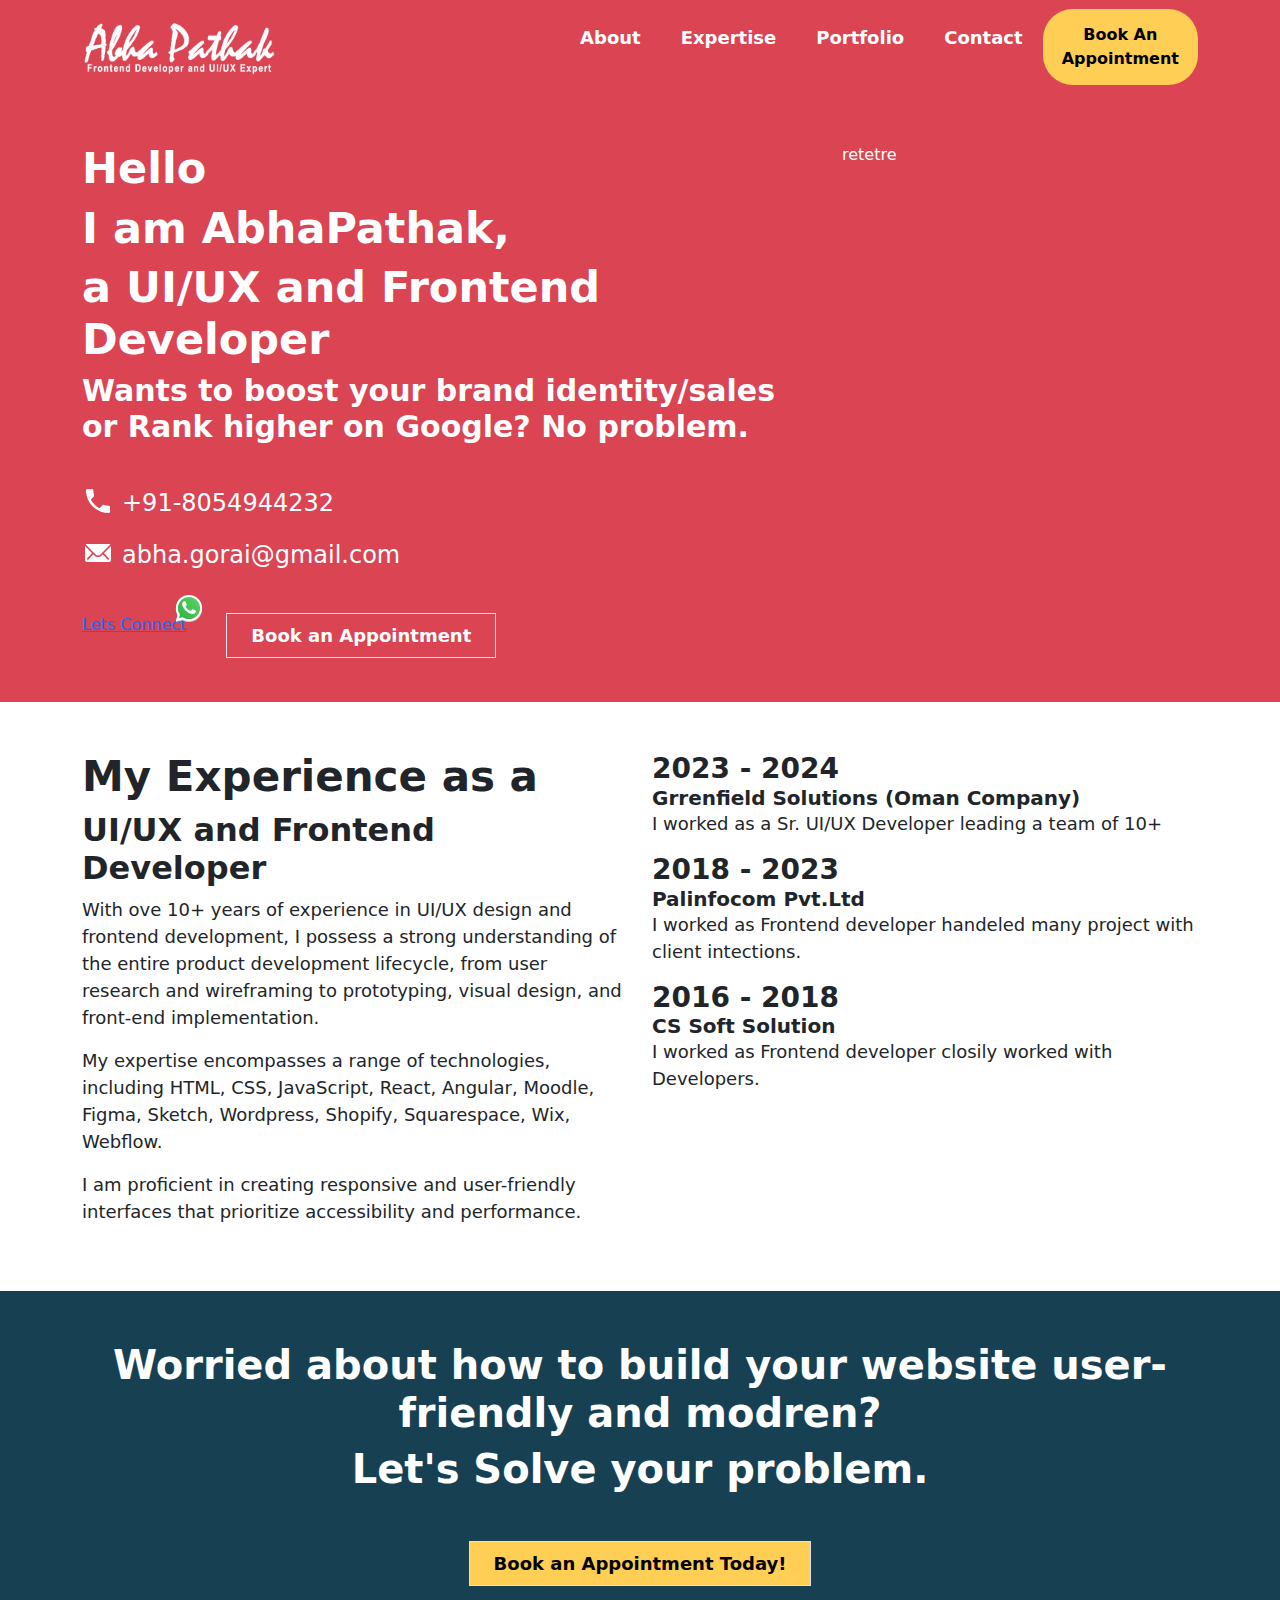
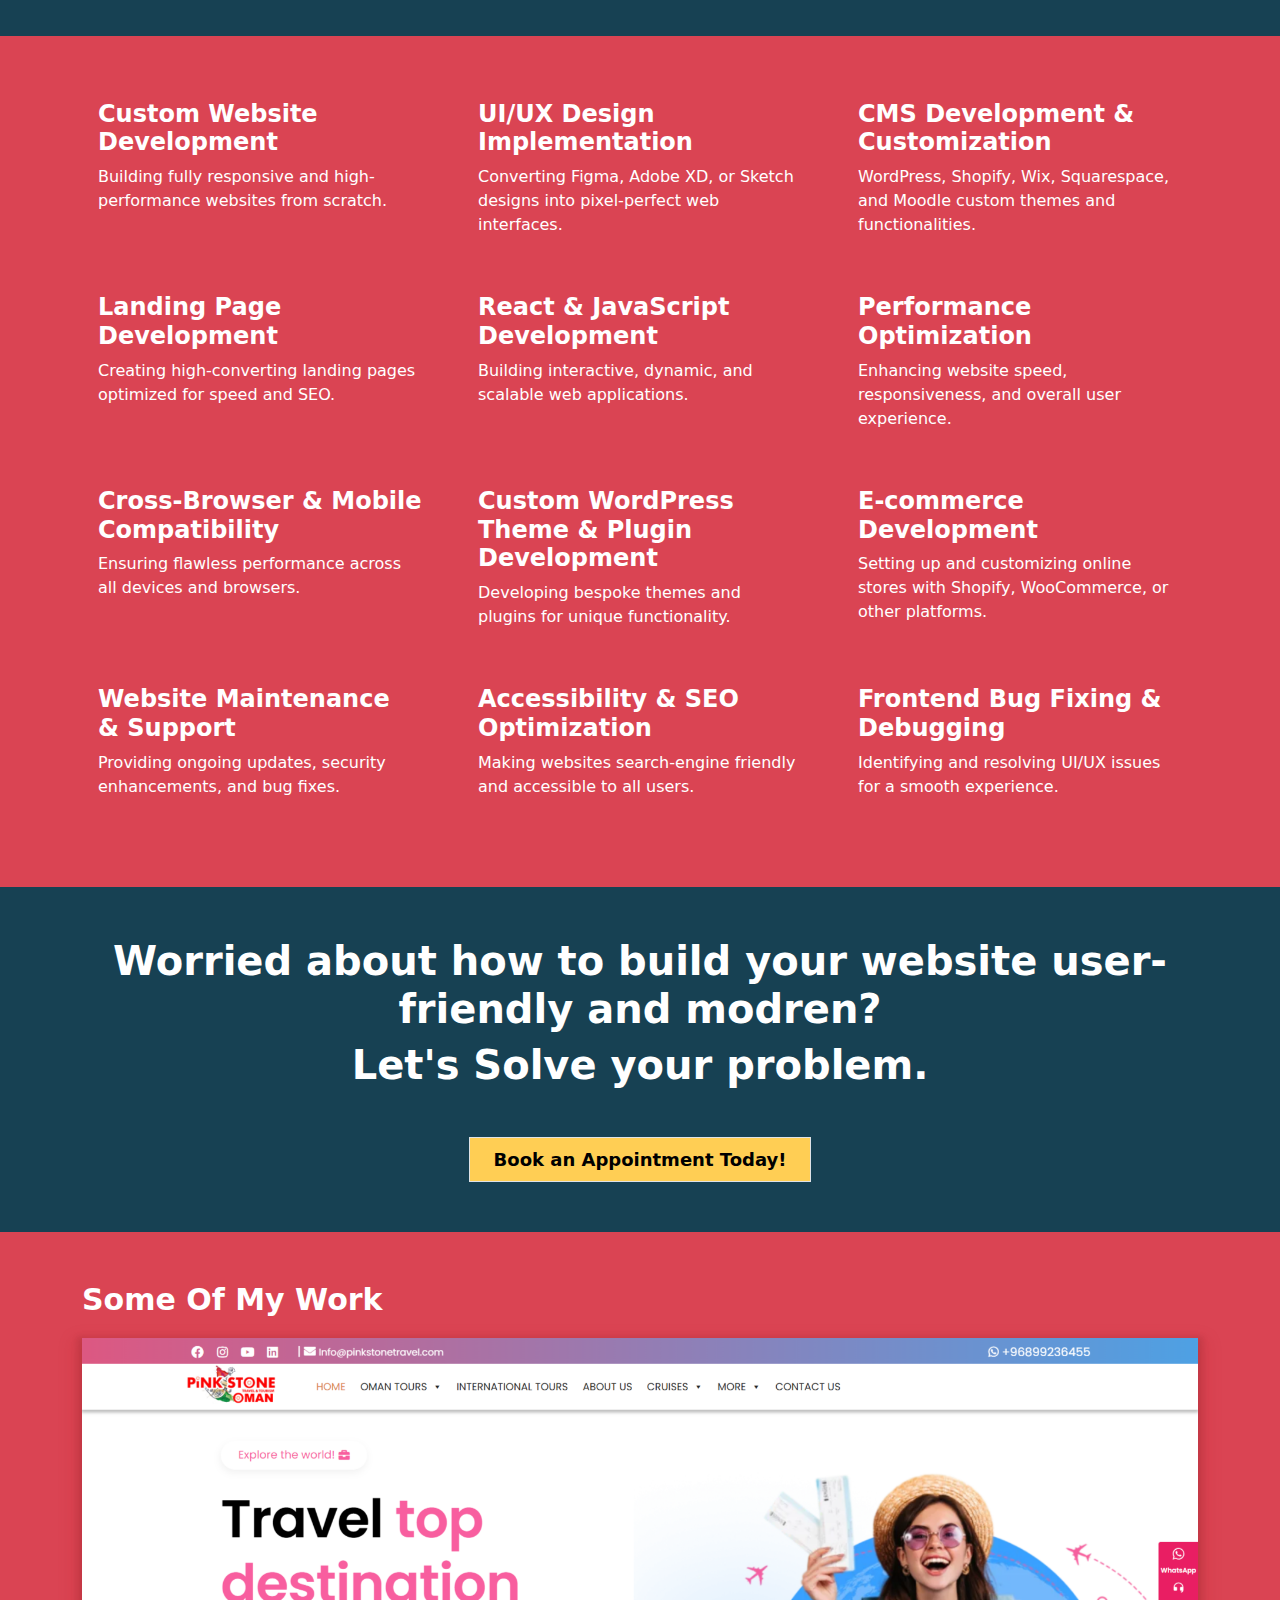
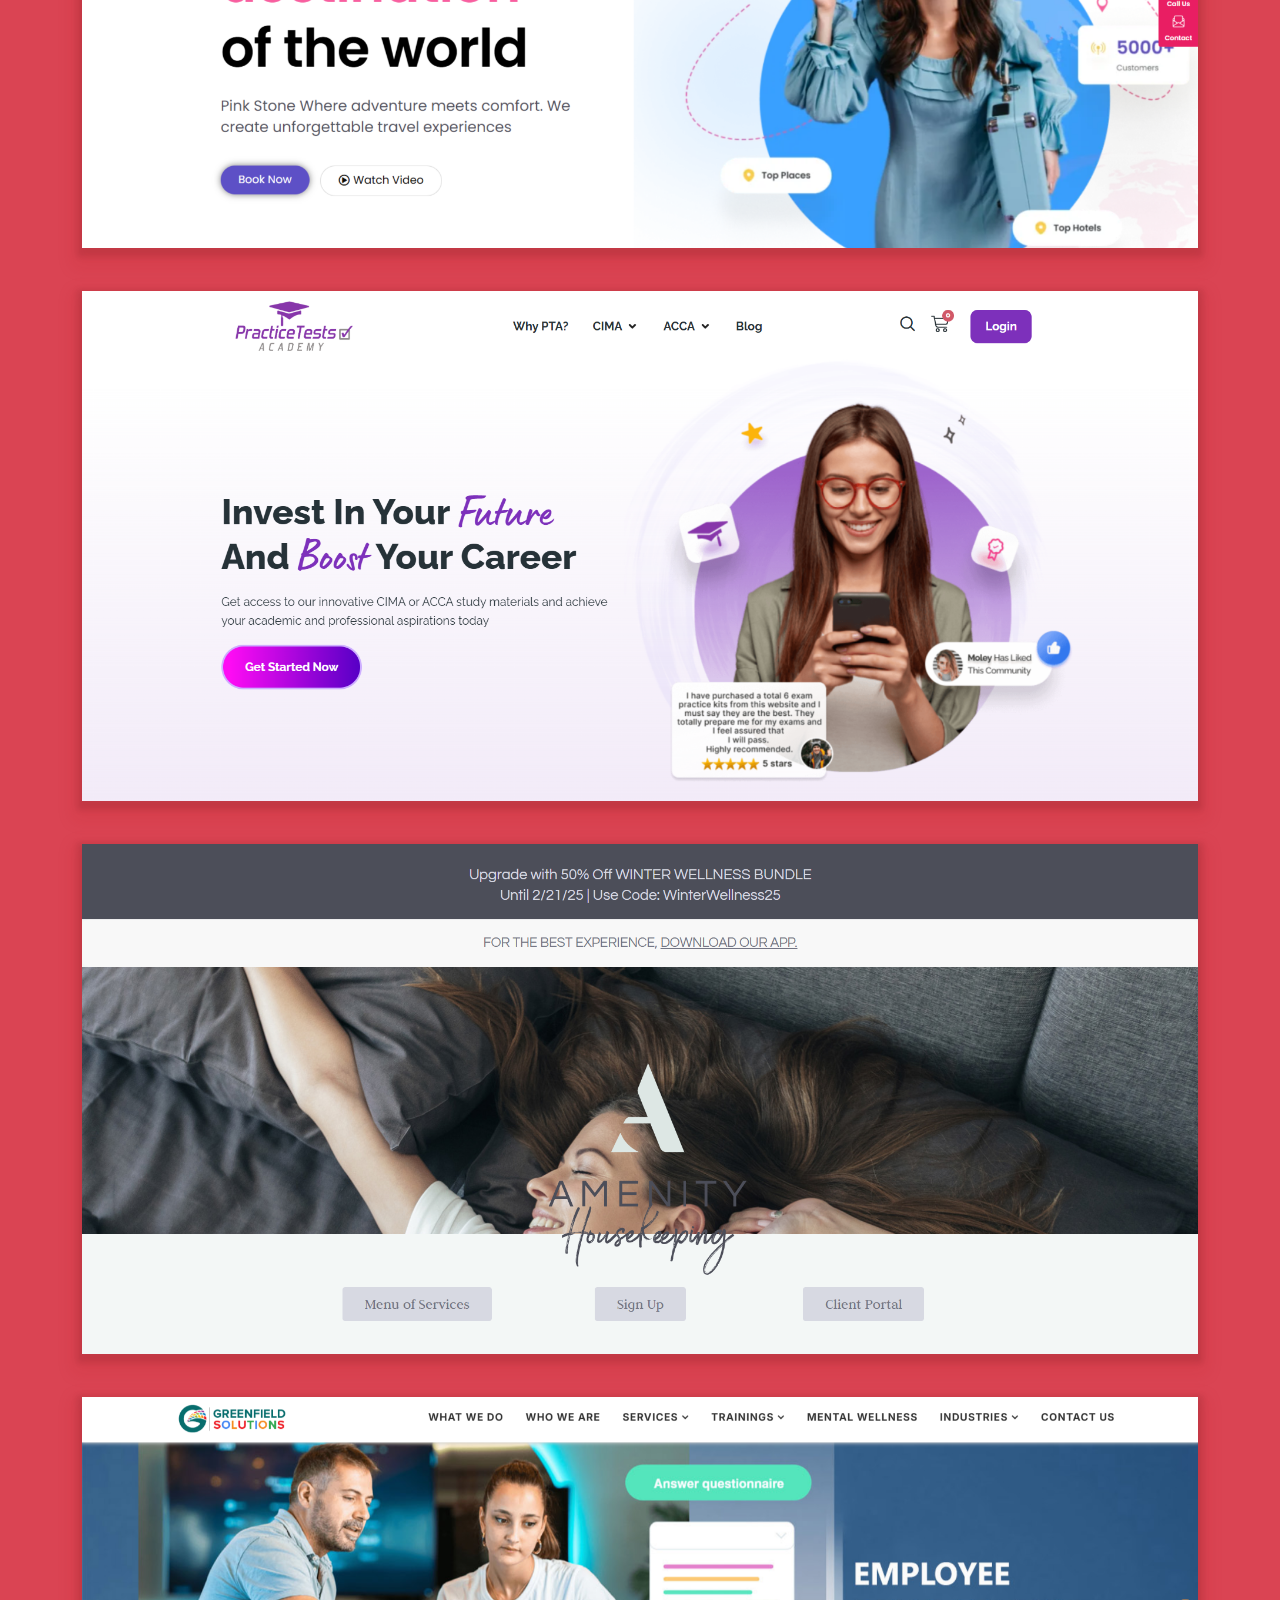
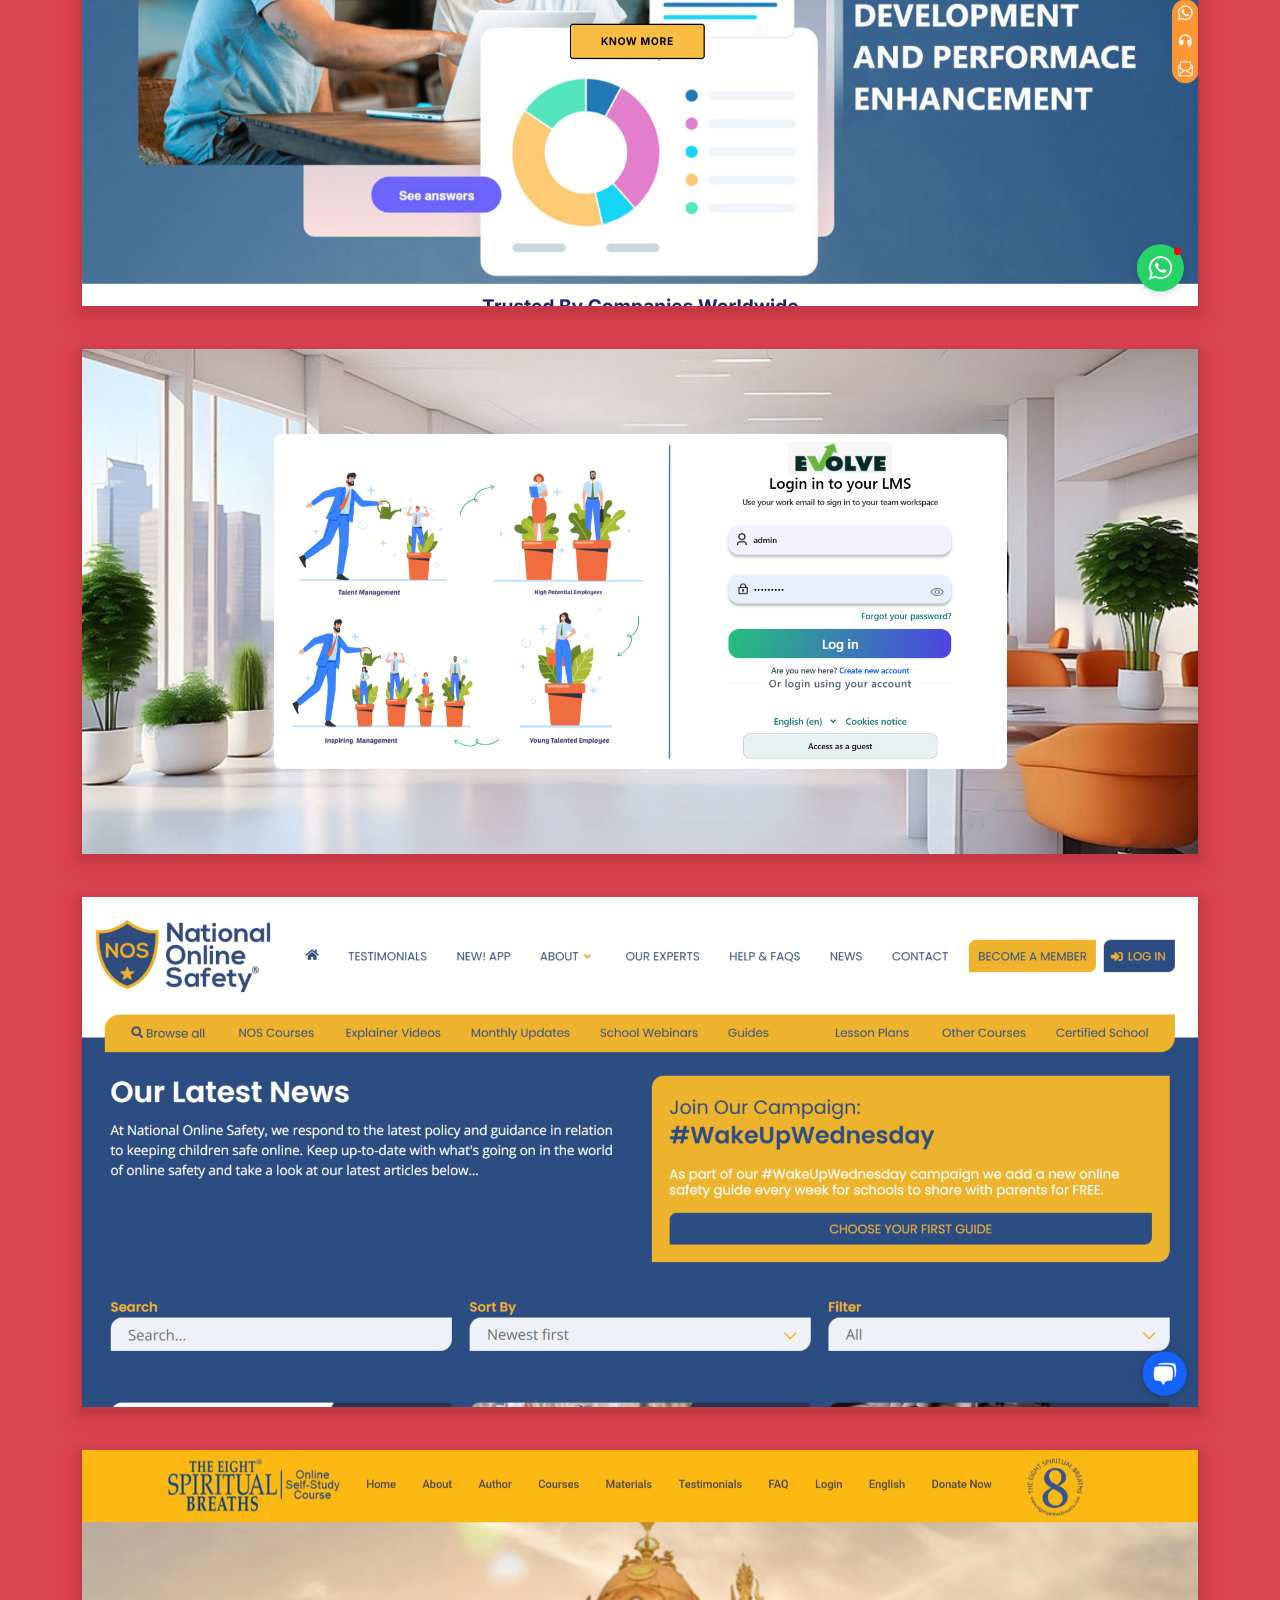
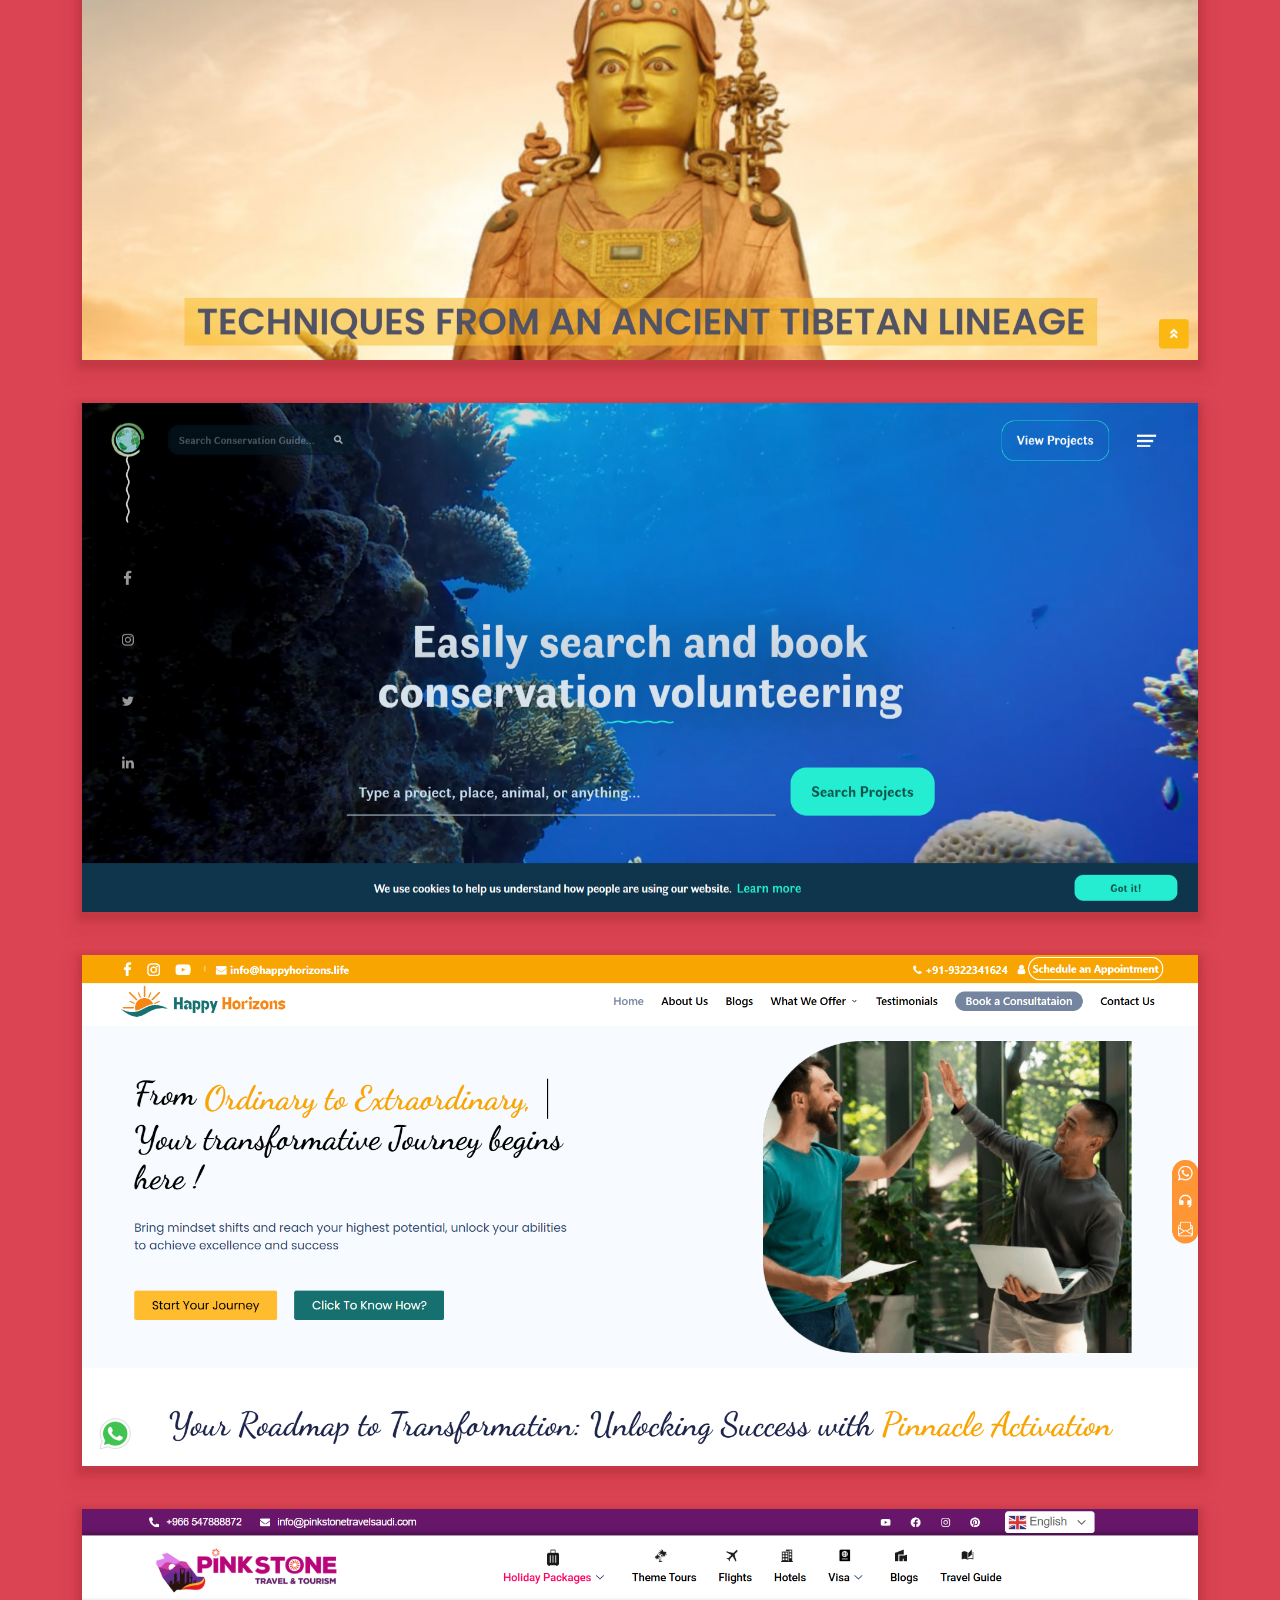
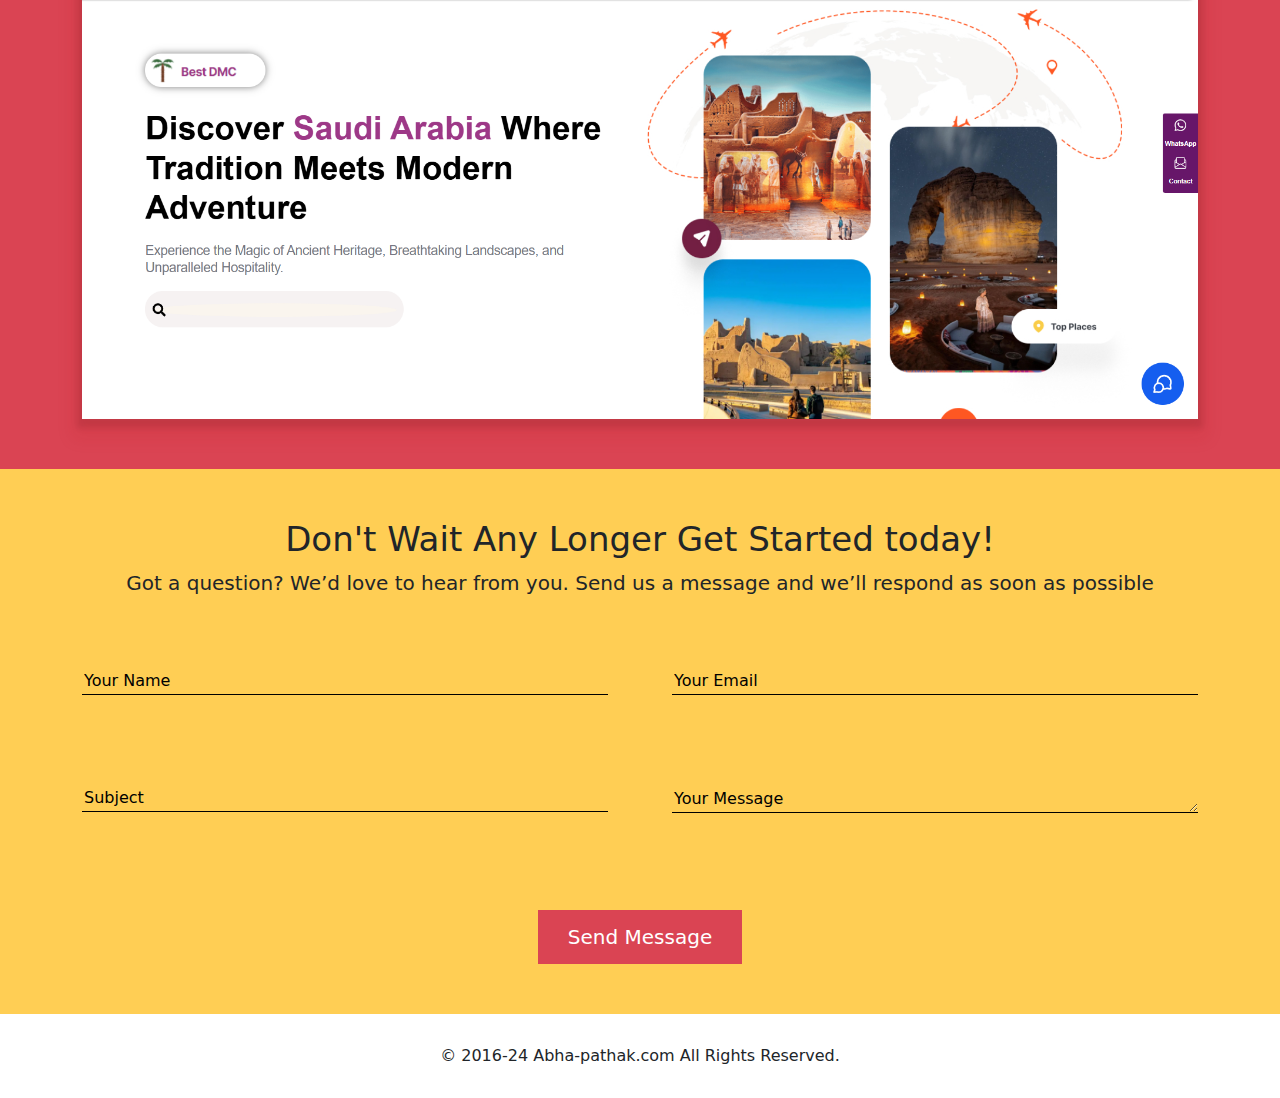
==== commit d0d26a8f: "Update index.html" ====
--- a/index.html
+++ b/index.html
@@ -3,7 +3,7 @@
 <head>
     <meta charset="UTF-8">
     <meta name="viewport" content="width=device-width, initial-scale=1.0">
-    <title>Responsive Landing Page</title>
+    <title>Abha Pthak</title>
     <!-- Bootstrap CSS -->
     <link href="https://cdn.jsdelivr.net/npm/bootstrap@5.3.0/dist/css/bootstrap.min.css" rel="stylesheet">
     <link rel="stylesheet" type="text/css" href="css/style.css">
@@ -54,7 +54,7 @@
 <div class="contact-links mb-4"><a href="tel:+91-8054944232" class="flex gap-2 text-[32px] items-center">  <svg stroke="currentColor" fill="currentColor" stroke-width="0" viewBox="0 0 24 24" height="1em" width="1em" xmlns="http://www.w3.org/2000/svg"><path fill="none" d="M0 0h24v24H0z"></path><path d="M6.62 10.79c1.44 2.83 3.76 5.14 6.59 6.59l2.2-2.2c.27-.27.67-.36 1.02-.24 1.12.37 2.33.57 3.57.57.55 0 1 .45 1 1V20c0 .55-.45 1-1 1-9.39 0-17-7.61-17-17 0-.55.45-1 1-1h3.5c.55 0 1 .45 1 1 0 1.25.2 2.45.57 3.57.11.35.03.74-.25 1.02l-2.2 2.2z"></path></svg> <p class="text-[24px] font-mono hover:underline duration-500">+91-8054944232</p></a><a href="mailto:abha.gorai@gmail.com" class="flex gap-2 text-[38px] items-center"> <svg stroke="currentColor" fill="currentColor" stroke-width="0" viewBox="0 0 512 512" height="1em" width="1em" xmlns="http://www.w3.org/2000/svg"><path d="M460.6 147.3L353 256.9c-.8.8-.8 2 0 2.8l75.3 80.2c5.1 5.1 5.1 13.3 0 18.4-2.5 2.5-5.9 3.8-9.2 3.8s-6.7-1.3-9.2-3.8l-75-79.9c-.8-.8-2.1-.8-2.9 0L313.7 297c-15.3 15.5-35.6 24.1-57.4 24.2-22.1.1-43.1-9.2-58.6-24.9l-17.6-17.9c-.8-.8-2.1-.8-2.9 0l-75 79.9c-2.5 2.5-5.9 3.8-9.2 3.8s-6.7-1.3-9.2-3.8c-5.1-5.1-5.1-13.3 0-18.4l75.3-80.2c.7-.8.7-2 0-2.8L51.4 147.3c-1.3-1.3-3.4-.4-3.4 1.4V368c0 17.6 14.4 32 32 32h352c17.6 0 32-14.4 32-32V148.7c0-1.8-2.2-2.6-3.4-1.4z"></path><path d="M256 295.1c14.8 0 28.7-5.8 39.1-16.4L452 119c-5.5-4.4-12.3-7-19.8-7H79.9c-7.5 0-14.4 2.6-19.8 7L217 278.7c10.3 10.5 24.2 16.4 39 16.4z"></path></svg> <p class="text-[24px] font-mono hover:underline duration-500">abha.gorai@gmail.com</p></a></div>
 
 <div class="btnBox gap-10 flex "><div class="letGoBtn w-fit relative">
-    <a href="https://api.whatsapp.com/send/?phone=919115144232&amp;text&amp;type=phone_number&amp;app_absent=0"><button class="text-[18px] leading-8 px-8 py-2 border bg-[#13a300]" fdprocessedid="ukj3yc">Lets Connect</button></a>
+    <a href="https://wa.me/8054944232">Lets Connect</button></a>
     <svg class="whaticon" width="30px" height="30px" viewBox="0 0 32 32" fill="none" xmlns="http://www.w3.org/2000/svg"><path fill-rule="evenodd" clip-rule="evenodd" d="M16 31C23.732 31 30 24.732 30 17C30 9.26801 23.732 3 16 3C8.26801 3 2 9.26801 2 17C2 19.5109 2.661 21.8674 3.81847 23.905L2 31L9.31486 29.3038C11.3014 30.3854 13.5789 31 16 31ZM16 28.8462C22.5425 28.8462 27.8462 23.5425 27.8462 17C27.8462 10.4576 22.5425 5.15385 16 5.15385C9.45755 5.15385 4.15385 10.4576 4.15385 17C4.15385 19.5261 4.9445 21.8675 6.29184 23.7902L5.23077 27.7692L9.27993 26.7569C11.1894 28.0746 13.5046 28.8462 16 28.8462Z" fill="#BFC8D0"></path><path d="M28 16C28 22.6274 22.6274 28 16 28C13.4722 28 11.1269 27.2184 9.19266 25.8837L5.09091 26.9091L6.16576 22.8784C4.80092 20.9307 4 18.5589 4 16C4 9.37258 9.37258 4 16 4C22.6274 4 28 9.37258 28 16Z" fill="url(#paint0_linear_87_7264)"></path><path fill-rule="evenodd" clip-rule="evenodd" d="M16 30C23.732 30 30 23.732 30 16C30 8.26801 23.732 2 16 2C8.26801 2 2 8.26801 2 16C2 18.5109 2.661 20.8674 3.81847 22.905L2 30L9.31486 28.3038C11.3014 29.3854 13.5789 30 16 30ZM16 27.8462C22.5425 27.8462 27.8462 22.5425 27.8462 16C27.8462 9.45755 22.5425 4.15385 16 4.15385C9.45755 4.15385 4.15385 9.45755 4.15385 16C4.15385 18.5261 4.9445 20.8675 6.29184 22.7902L5.23077 26.7692L9.27993 25.7569C11.1894 27.0746 13.5046 27.8462 16 27.8462Z" fill="white"></path><path d="M12.5 9.49989C12.1672 8.83131 11.6565 8.8905 11.1407 8.8905C10.2188 8.8905 8.78125 9.99478 8.78125 12.05C8.78125 13.7343 9.52345 15.578 12.0244 18.3361C14.438 20.9979 17.6094 22.3748 20.2422 22.3279C22.875 22.2811 23.4167 20.0154 23.4167 19.2503C23.4167 18.9112 23.2062 18.742 23.0613 18.696C22.1641 18.2654 20.5093 17.4631 20.1328 17.3124C19.7563 17.1617 19.5597 17.3656 19.4375 17.4765C19.0961 17.8018 18.4193 18.7608 18.1875 18.9765C17.9558 19.1922 17.6103 19.083 17.4665 19.0015C16.9374 18.7892 15.5029 18.1511 14.3595 17.0426C12.9453 15.6718 12.8623 15.2001 12.5959 14.7803C12.3828 14.4444 12.5392 14.2384 12.6172 14.1483C12.9219 13.7968 13.3426 13.254 13.5313 12.9843C13.7199 12.7145 13.5702 12.305 13.4803 12.05C13.0938 10.953 12.7663 10.0347 12.5 9.49989Z" fill="white"></path><defs><linearGradient id="paint0_linear_87_7264" x1="26.5" y1="7" x2="4" y2="28" gradientUnits="userSpaceOnUse"><stop stop-color="#5BD066"></stop><stop offset="1" stop-color="#27B43E"></stop></linearGradient></defs></svg></div>
     <div class=" appontBtn"><button class="text-[18px] leading-8 px-4 py-2 border" fdprocessedid="ii0c9o">Book an Appointment</button></div></div>
 
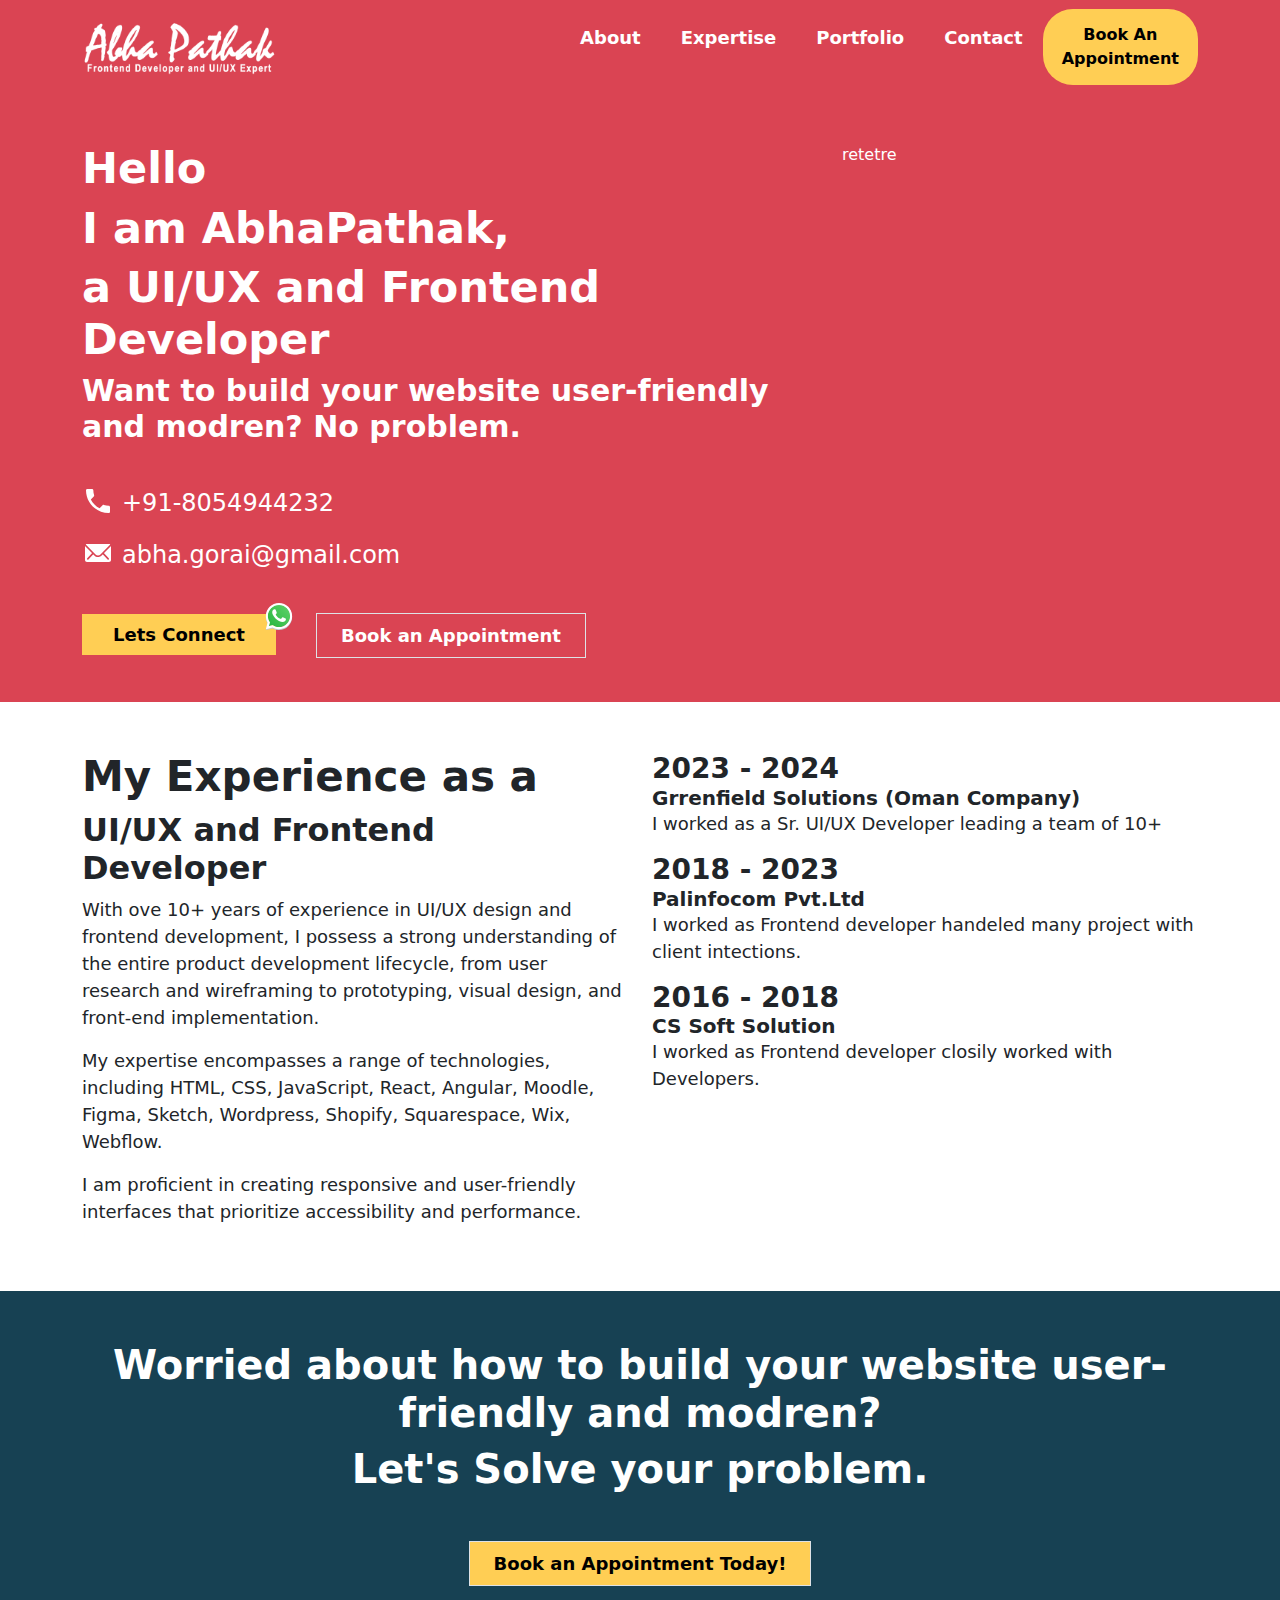
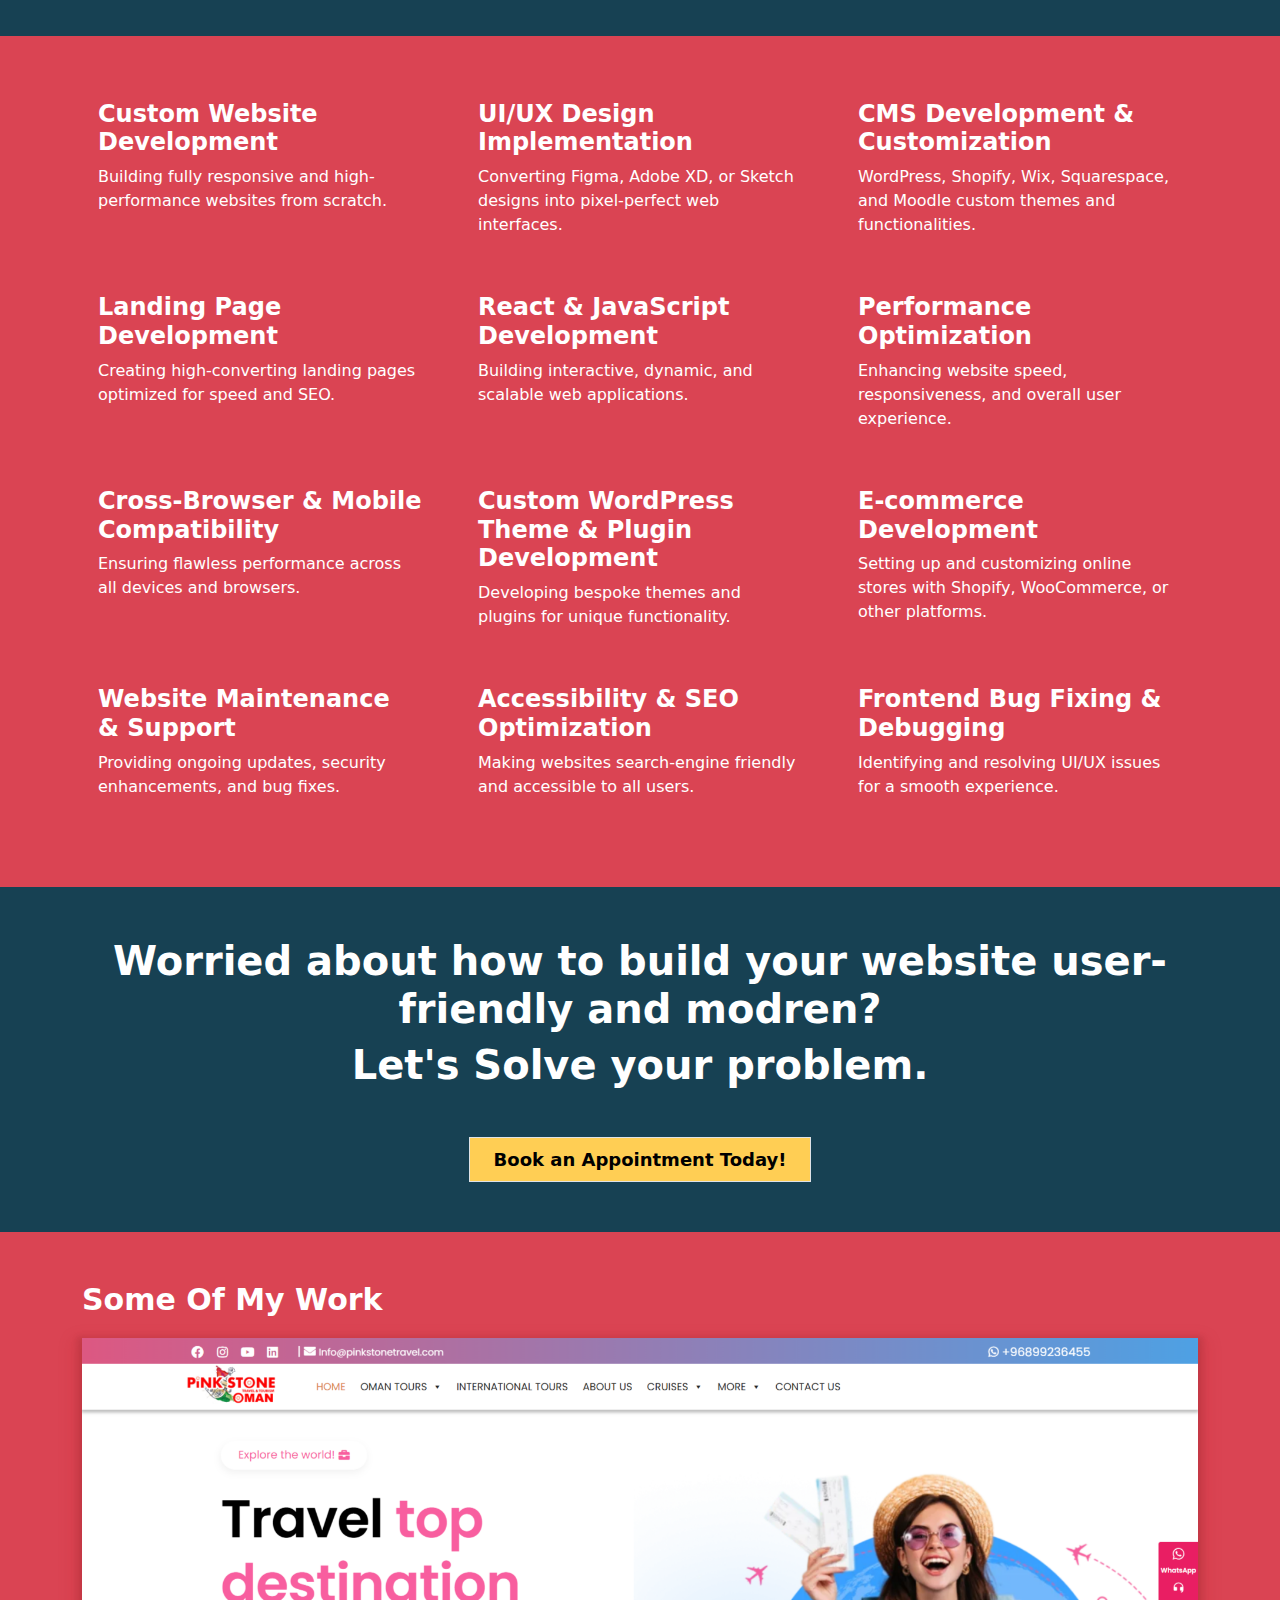
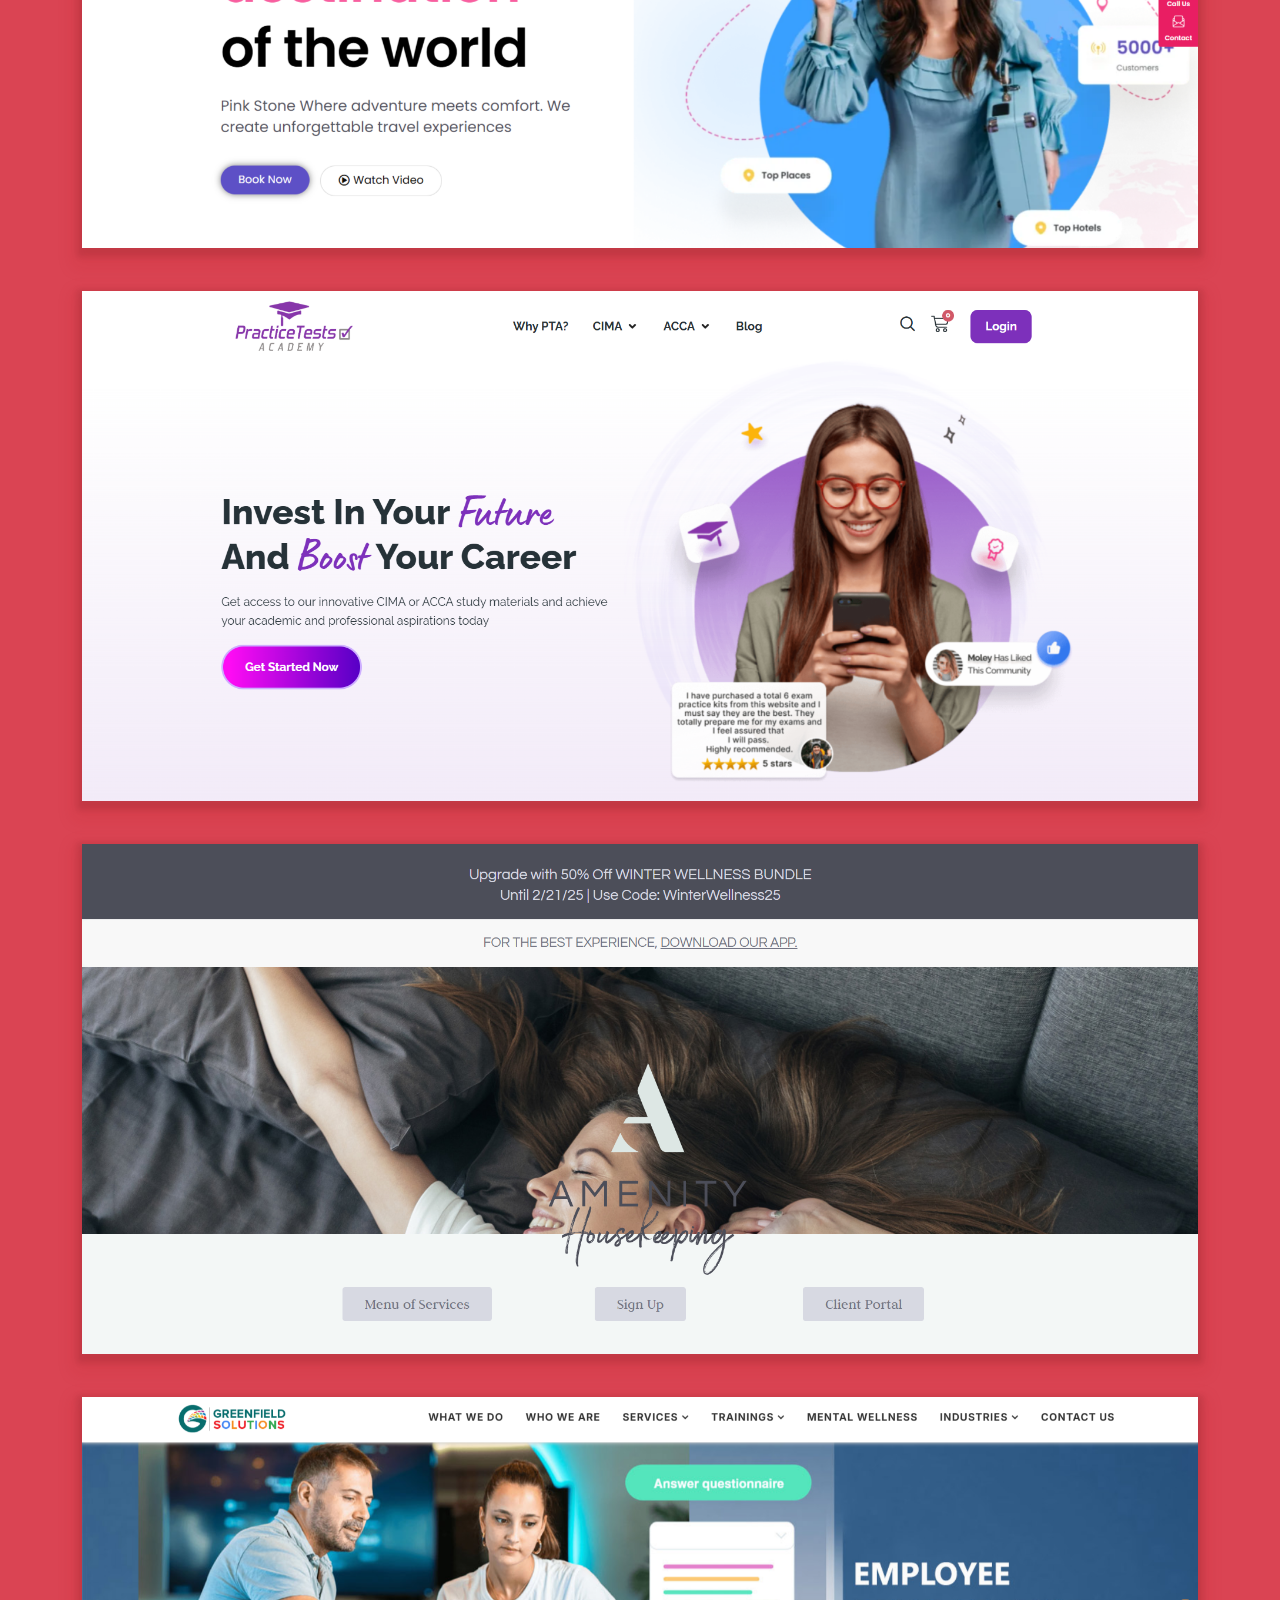
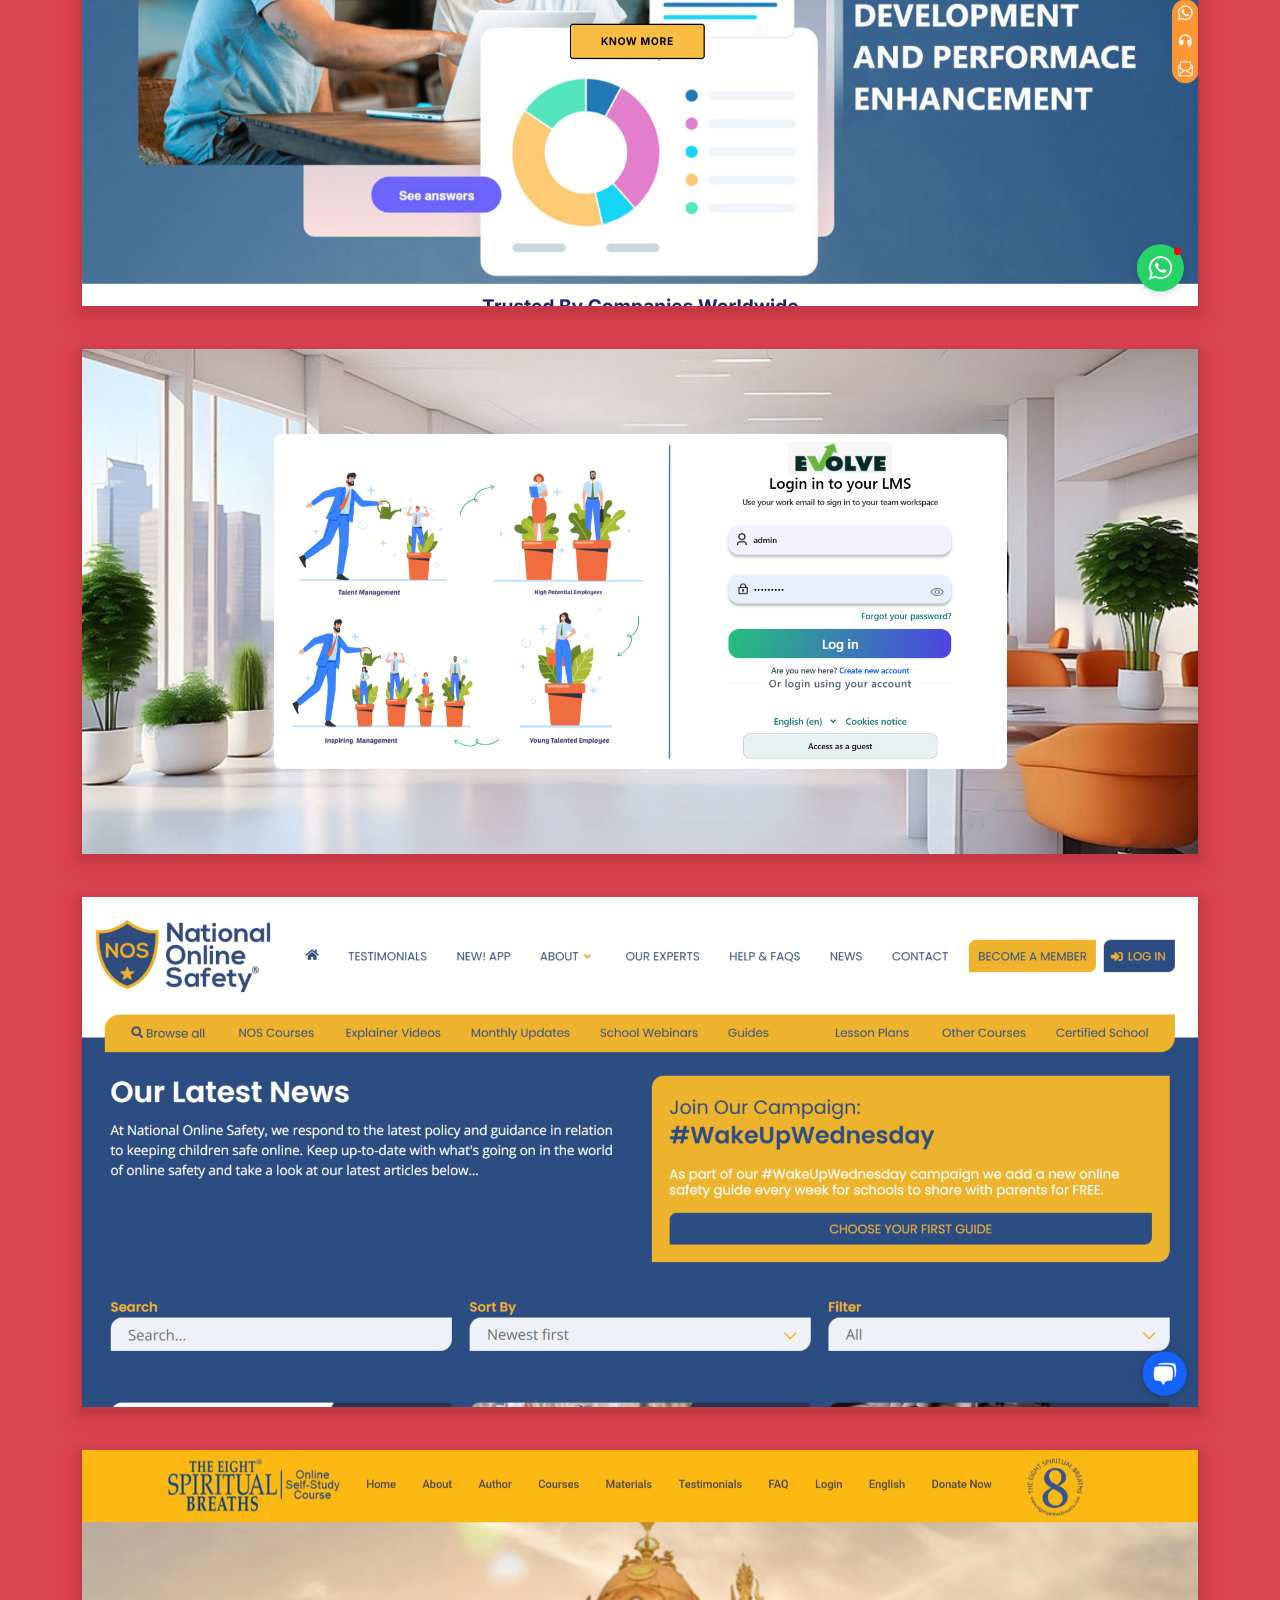
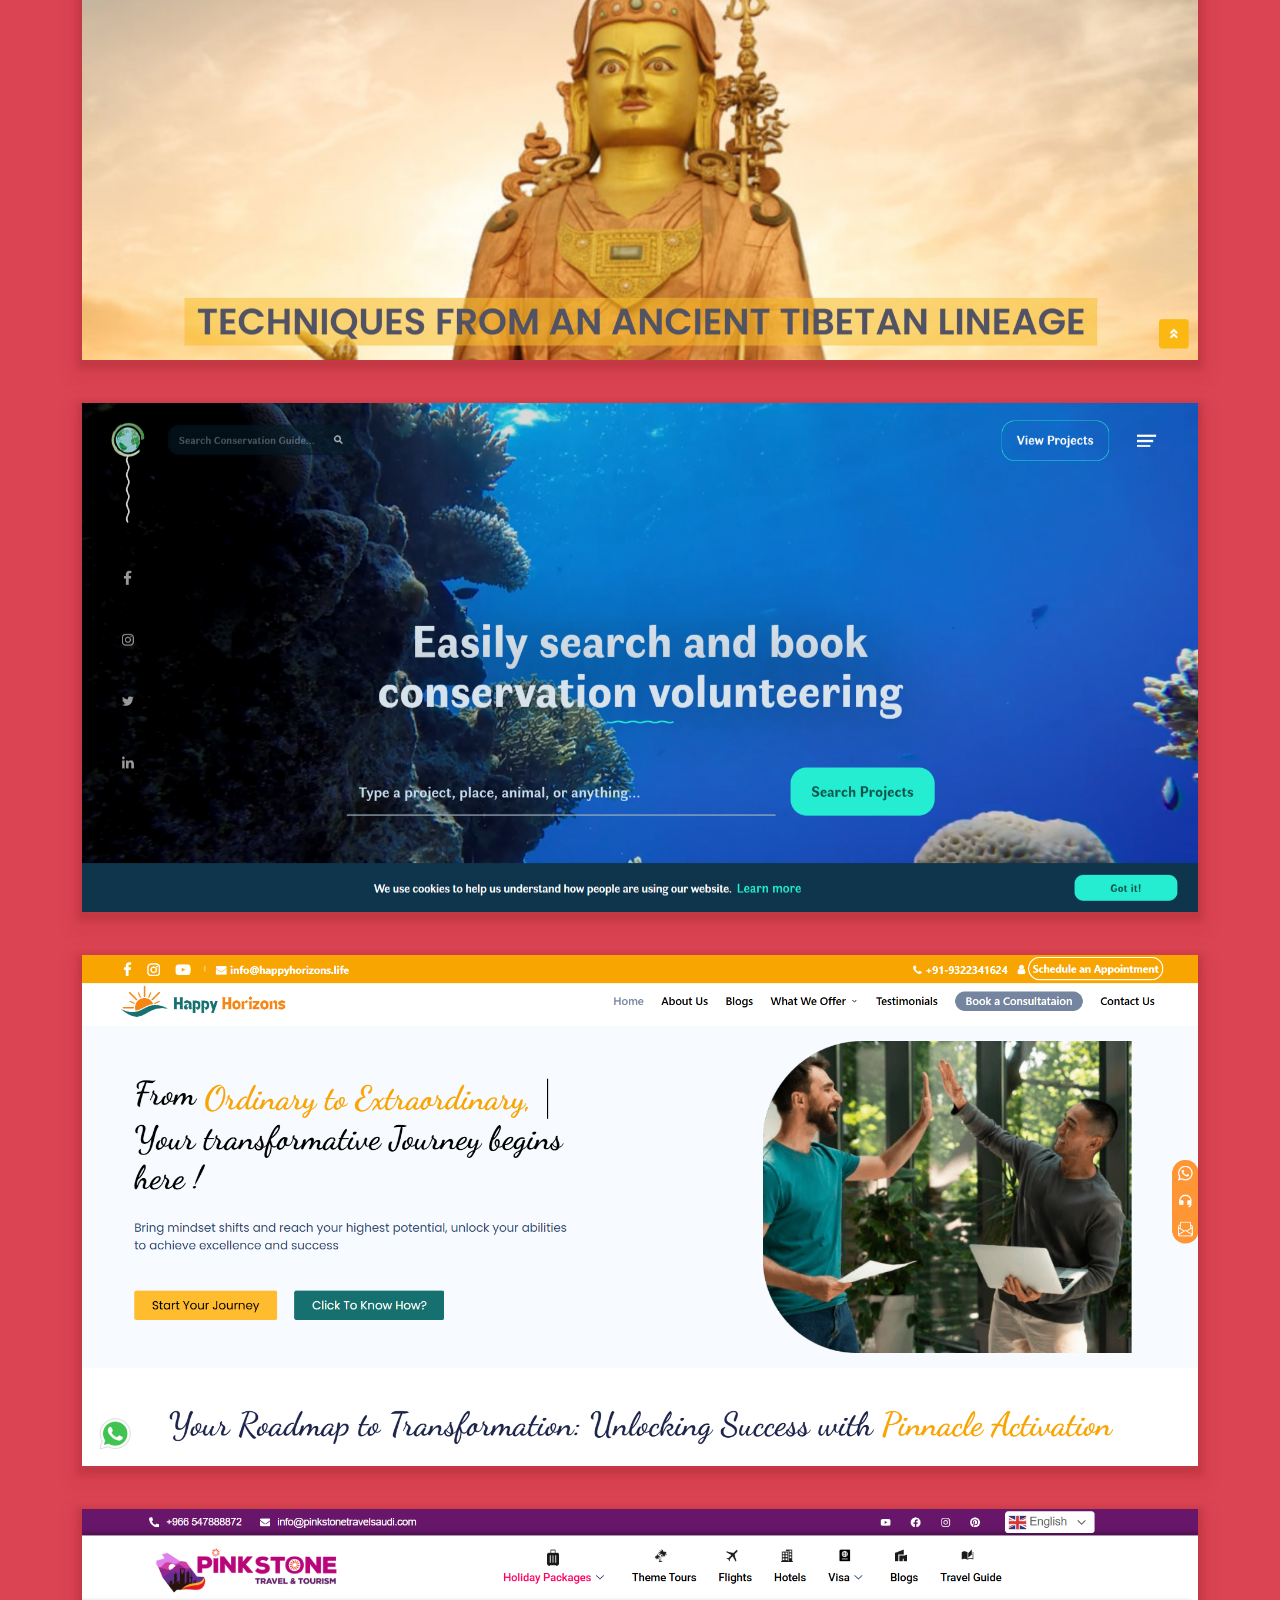
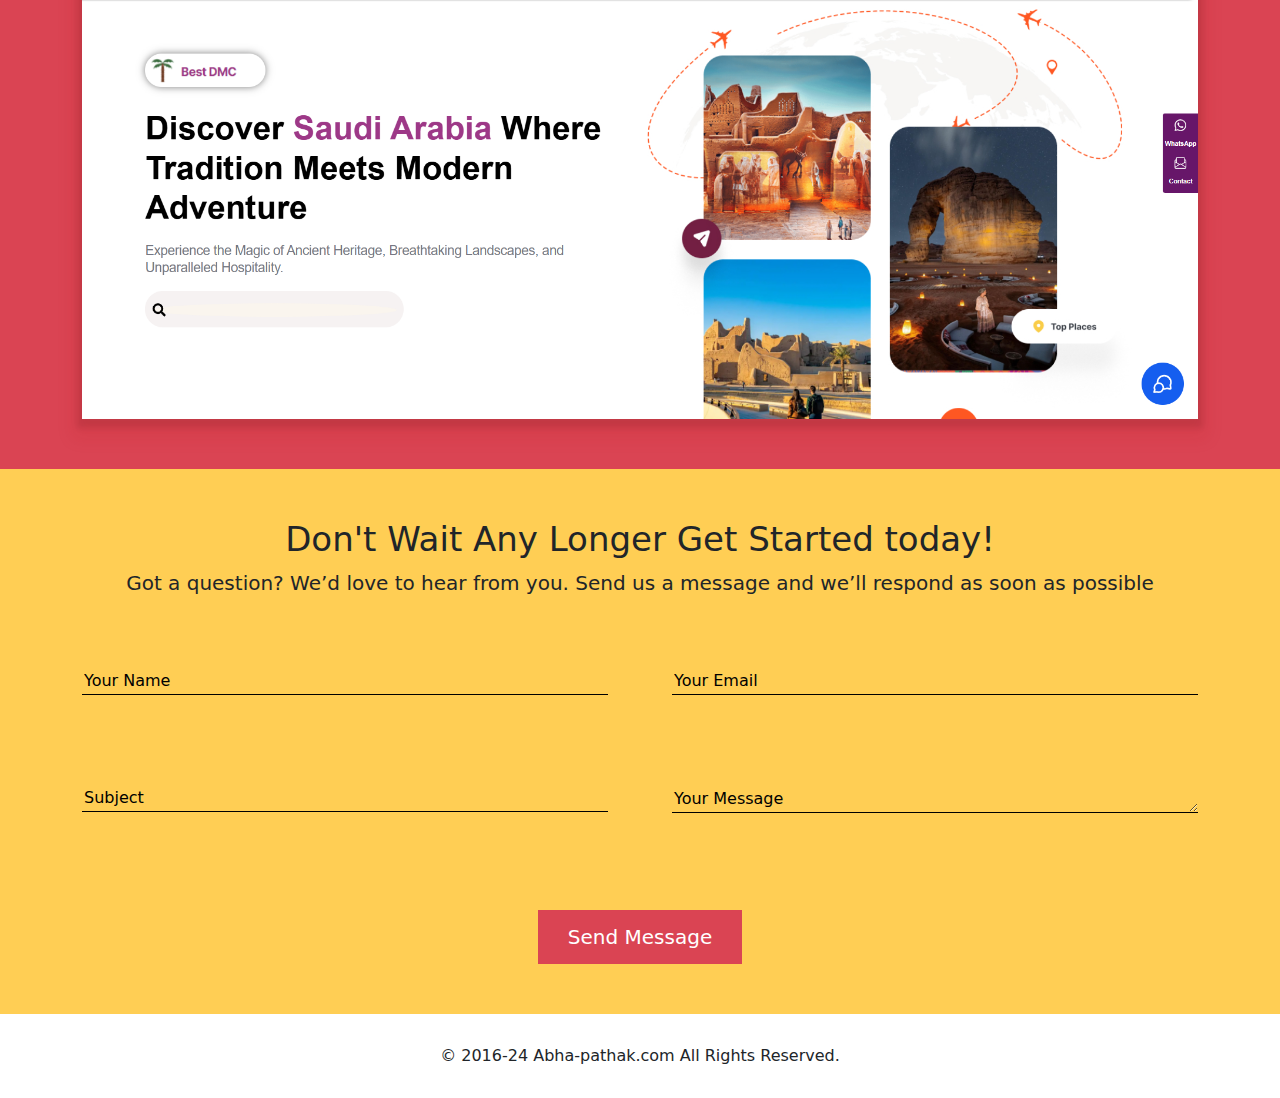
==== commit a5f5e61c: "Update index.html" ====
--- a/index.html
+++ b/index.html
@@ -50,7 +50,7 @@
                    <h2>Hello</h2>
                    <h2>I am AbhaPathak,</h2>
                    <h2>a UI/UX and Frontend Developer </h2>
-<h5>Wants to boost your brand identity/sales or Rank higher on Google? No problem.</h5>
+<h5>Want to build your website user-friendly and modren? No problem.</h5>
 <div class="contact-links mb-4"><a href="tel:+91-8054944232" class="flex gap-2 text-[32px] items-center">  <svg stroke="currentColor" fill="currentColor" stroke-width="0" viewBox="0 0 24 24" height="1em" width="1em" xmlns="http://www.w3.org/2000/svg"><path fill="none" d="M0 0h24v24H0z"></path><path d="M6.62 10.79c1.44 2.83 3.76 5.14 6.59 6.59l2.2-2.2c.27-.27.67-.36 1.02-.24 1.12.37 2.33.57 3.57.57.55 0 1 .45 1 1V20c0 .55-.45 1-1 1-9.39 0-17-7.61-17-17 0-.55.45-1 1-1h3.5c.55 0 1 .45 1 1 0 1.25.2 2.45.57 3.57.11.35.03.74-.25 1.02l-2.2 2.2z"></path></svg> <p class="text-[24px] font-mono hover:underline duration-500">+91-8054944232</p></a><a href="mailto:abha.gorai@gmail.com" class="flex gap-2 text-[38px] items-center"> <svg stroke="currentColor" fill="currentColor" stroke-width="0" viewBox="0 0 512 512" height="1em" width="1em" xmlns="http://www.w3.org/2000/svg"><path d="M460.6 147.3L353 256.9c-.8.8-.8 2 0 2.8l75.3 80.2c5.1 5.1 5.1 13.3 0 18.4-2.5 2.5-5.9 3.8-9.2 3.8s-6.7-1.3-9.2-3.8l-75-79.9c-.8-.8-2.1-.8-2.9 0L313.7 297c-15.3 15.5-35.6 24.1-57.4 24.2-22.1.1-43.1-9.2-58.6-24.9l-17.6-17.9c-.8-.8-2.1-.8-2.9 0l-75 79.9c-2.5 2.5-5.9 3.8-9.2 3.8s-6.7-1.3-9.2-3.8c-5.1-5.1-5.1-13.3 0-18.4l75.3-80.2c.7-.8.7-2 0-2.8L51.4 147.3c-1.3-1.3-3.4-.4-3.4 1.4V368c0 17.6 14.4 32 32 32h352c17.6 0 32-14.4 32-32V148.7c0-1.8-2.2-2.6-3.4-1.4z"></path><path d="M256 295.1c14.8 0 28.7-5.8 39.1-16.4L452 119c-5.5-4.4-12.3-7-19.8-7H79.9c-7.5 0-14.4 2.6-19.8 7L217 278.7c10.3 10.5 24.2 16.4 39 16.4z"></path></svg> <p class="text-[24px] font-mono hover:underline duration-500">abha.gorai@gmail.com</p></a></div>
 
 <div class="btnBox gap-10 flex "><div class="letGoBtn w-fit relative">
--- a/css/style.css
+++ b/css/style.css
@@ -163,12 +163,16 @@
     top: -20px;
     right: -18px;
 }
-.letGoBtn button {
+.letGoBtn{
+    margin-top: 8px;
+}
+.letGoBtn a {
     font-size: 18px;
-    padding: 20px 31px;
+    padding: 10px 31px;
     background: #FFCE54;
     color: #000;
     font-weight: 700;
+        text-decoration: none;
 }
 .appontBtn button {
     background: transparent;
@@ -347,4 +351,4 @@
                 padding-right: 26px;
         padding-left: 38px;
     }
-}+}
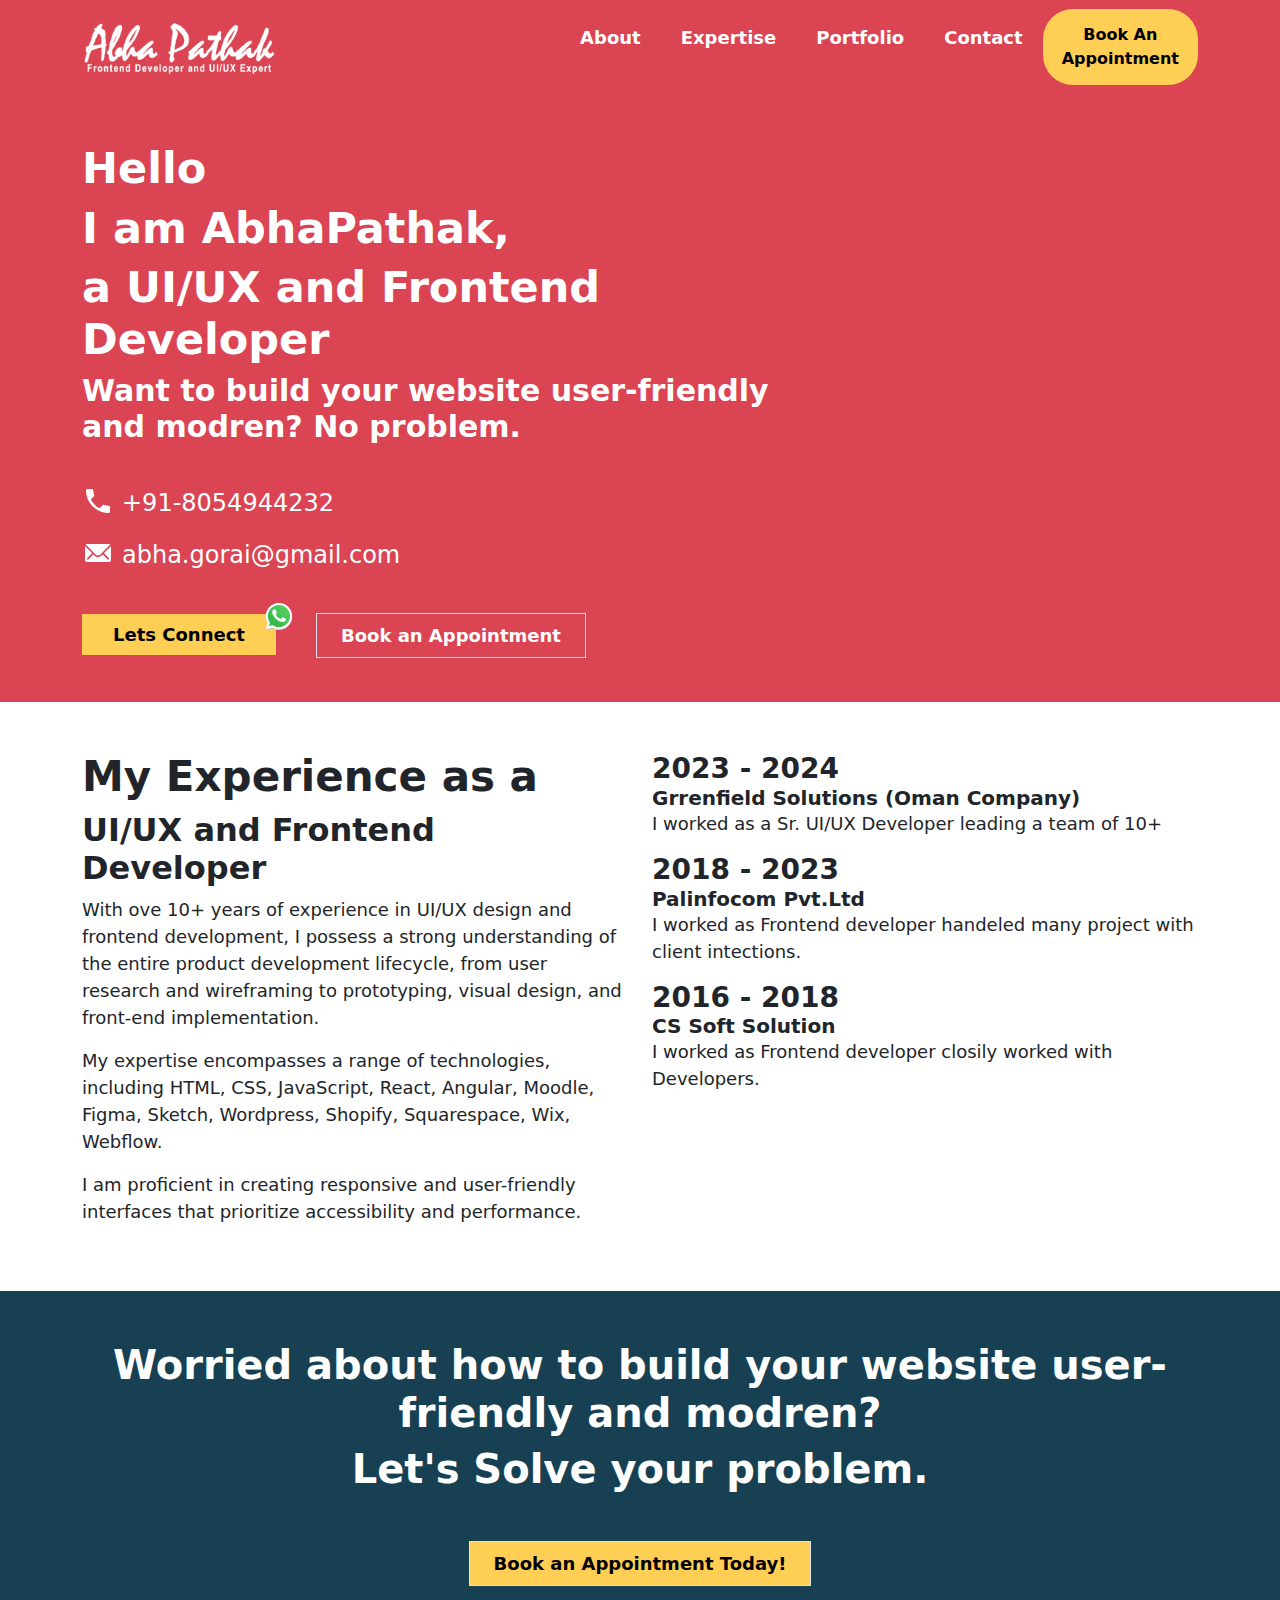
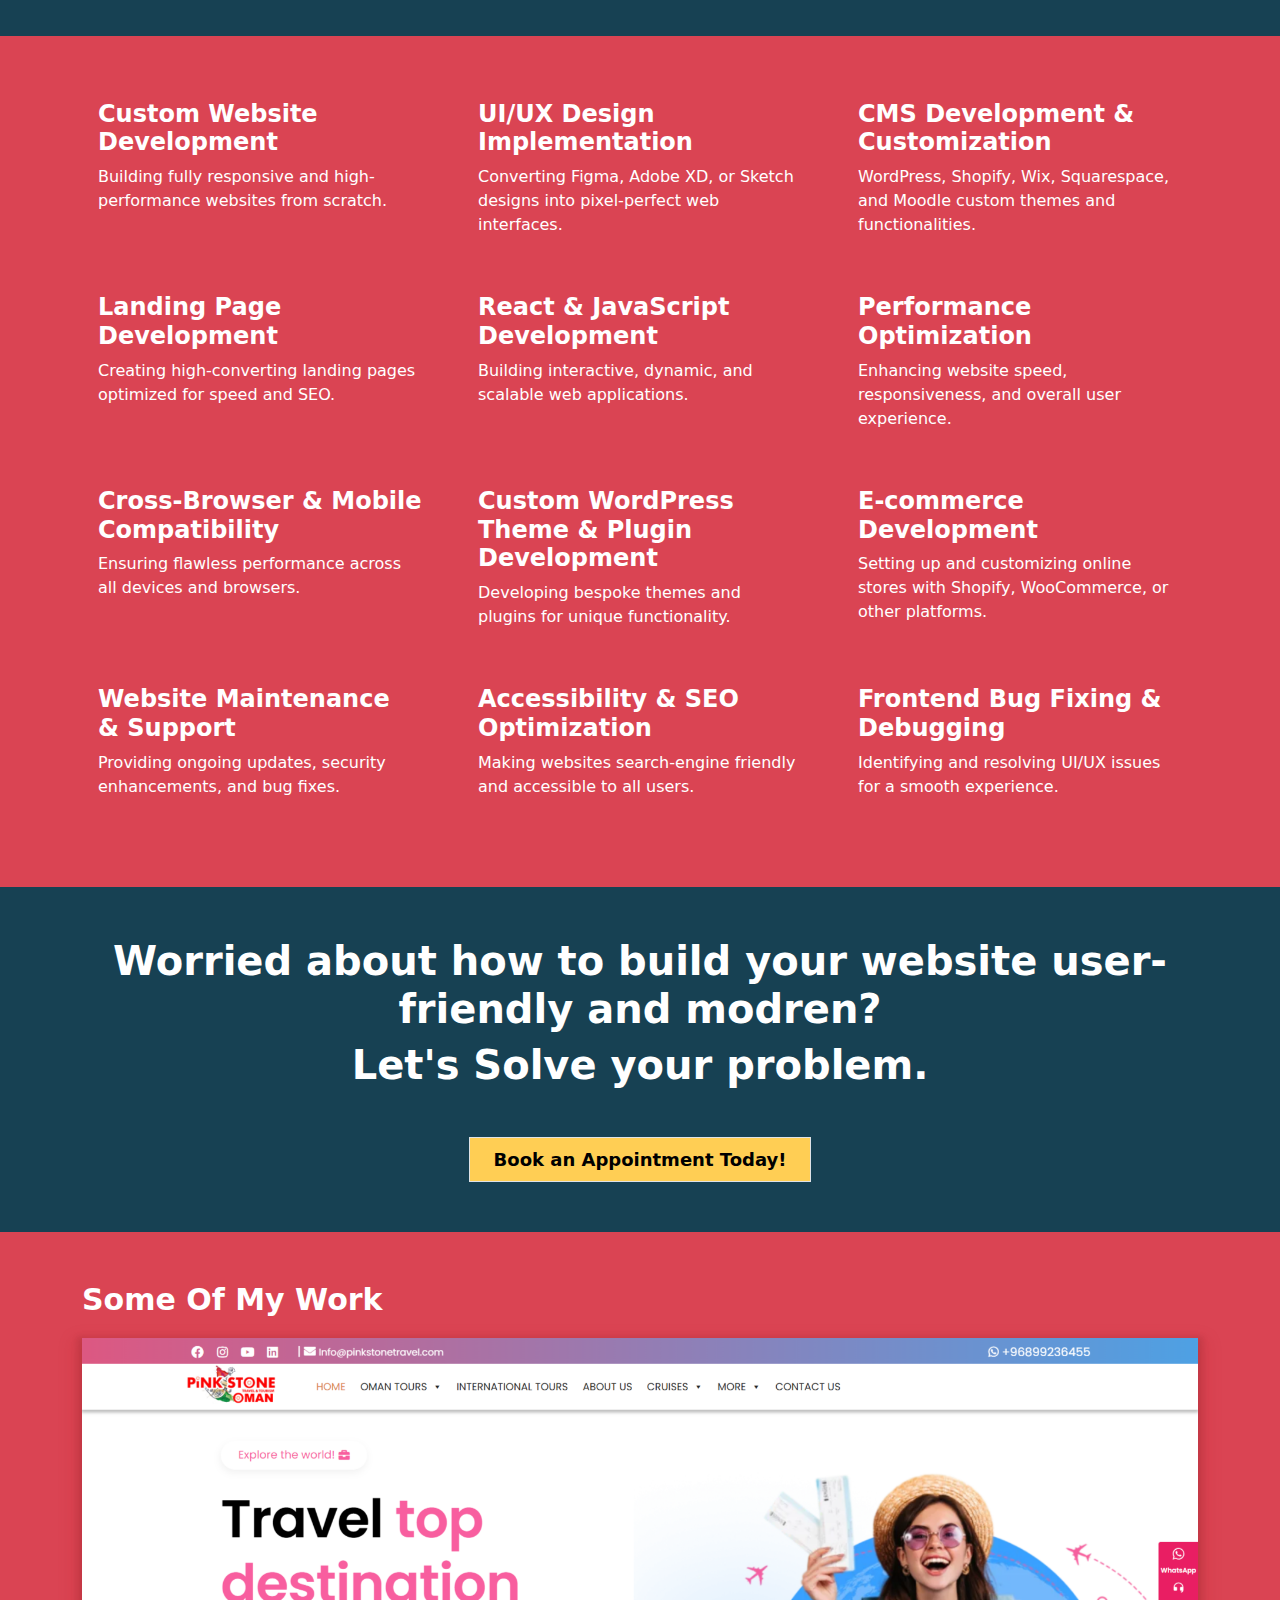
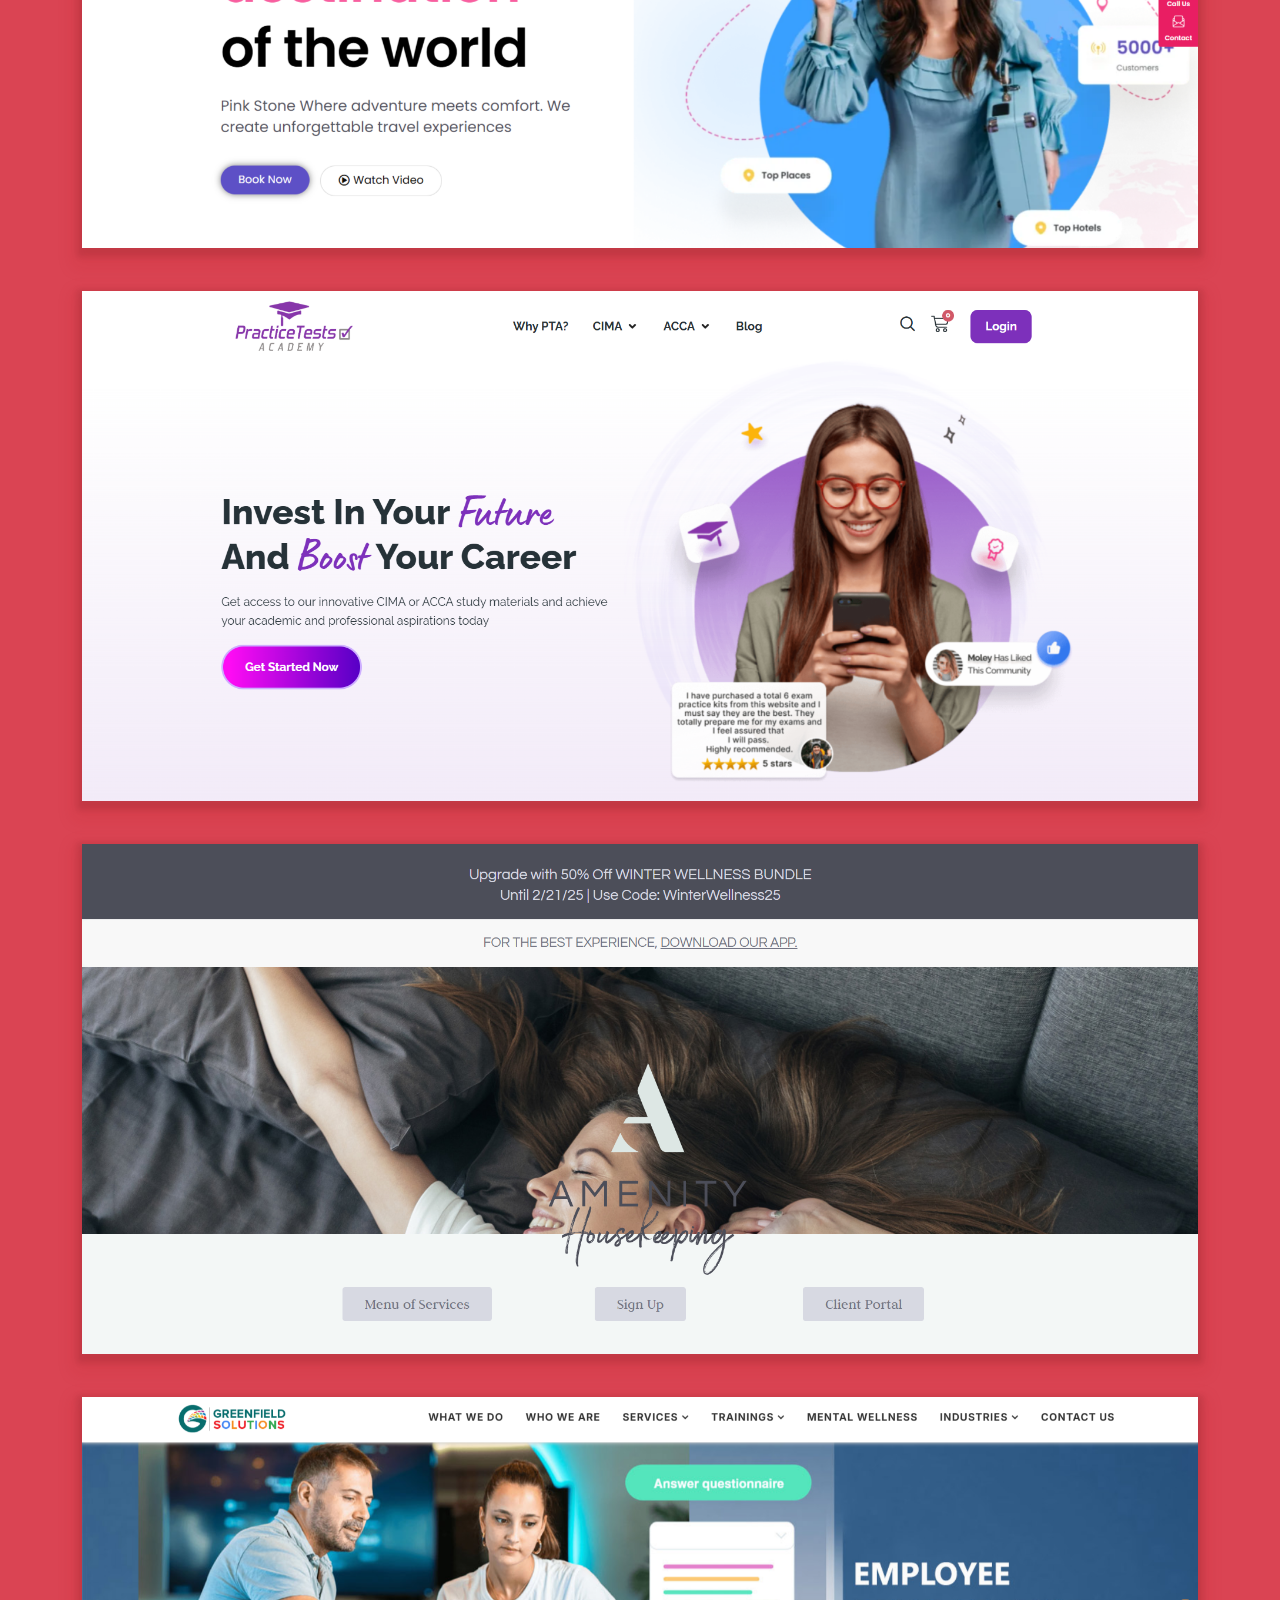
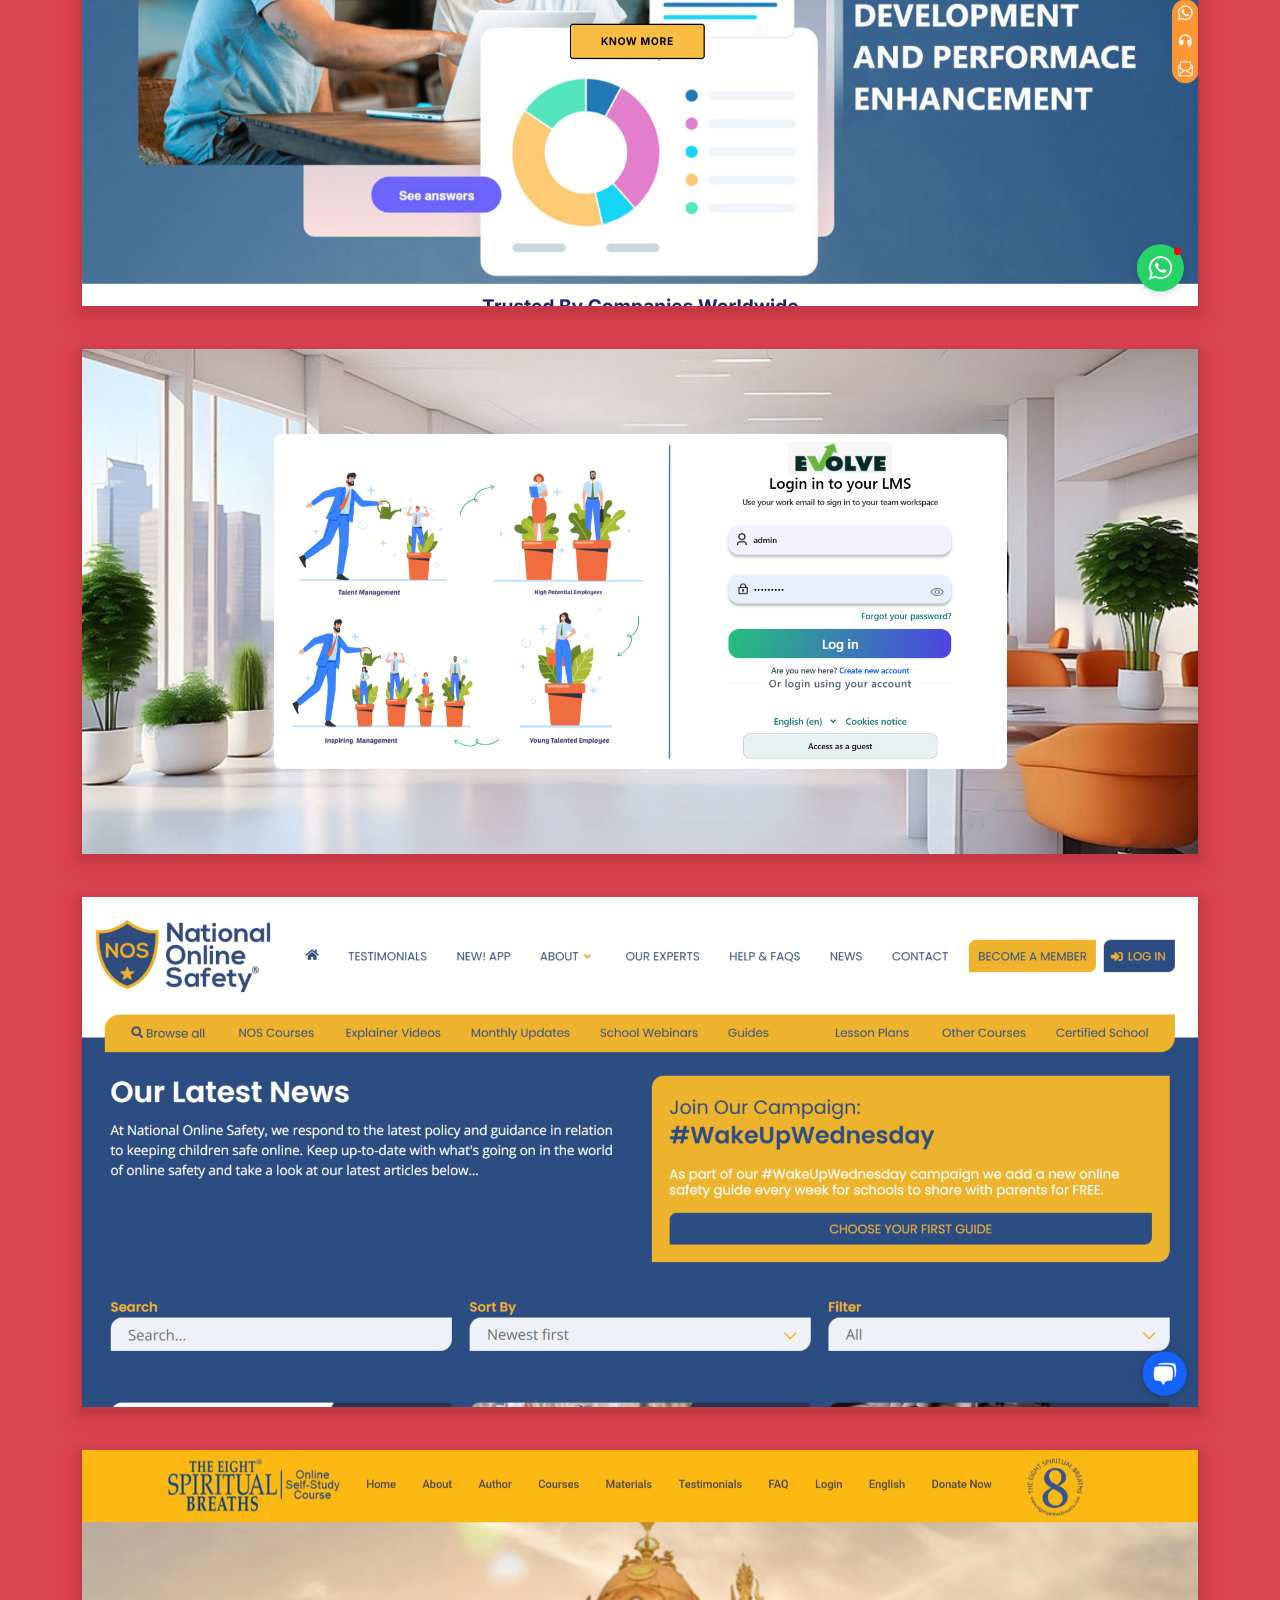
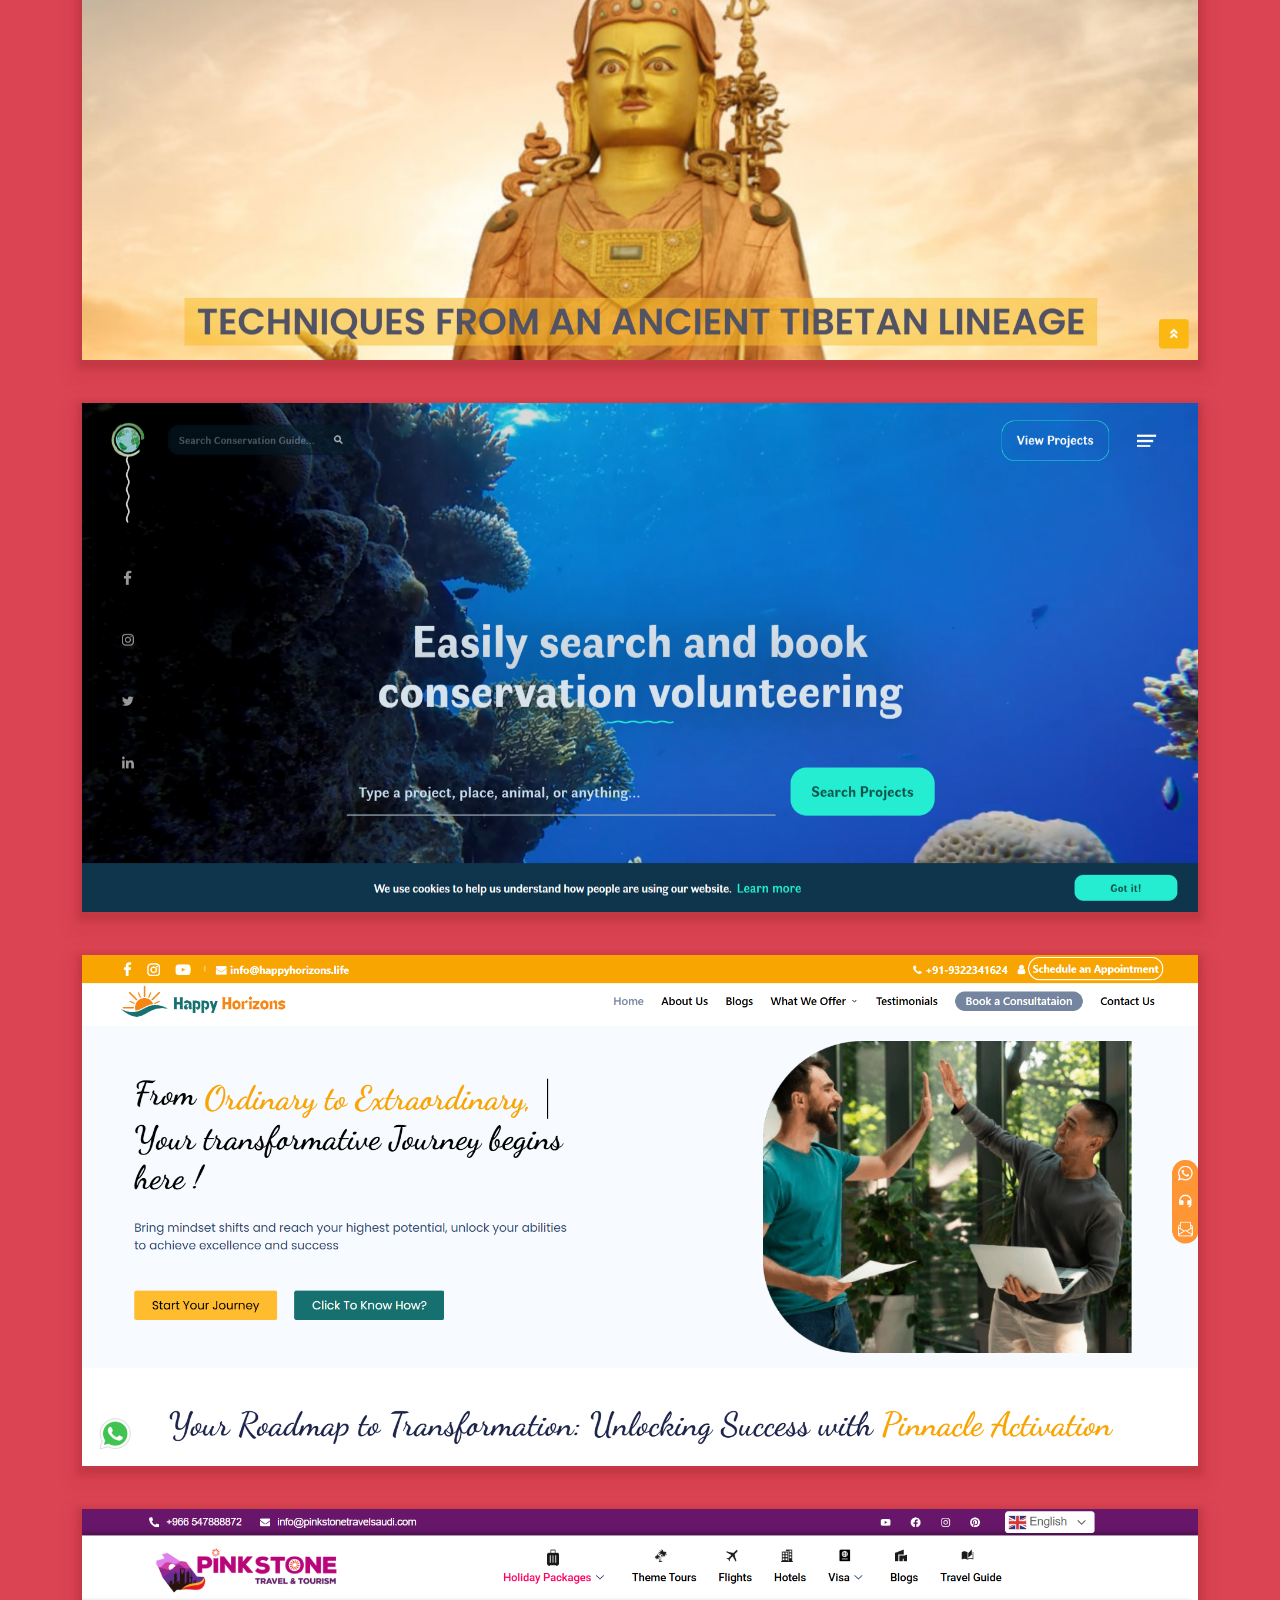
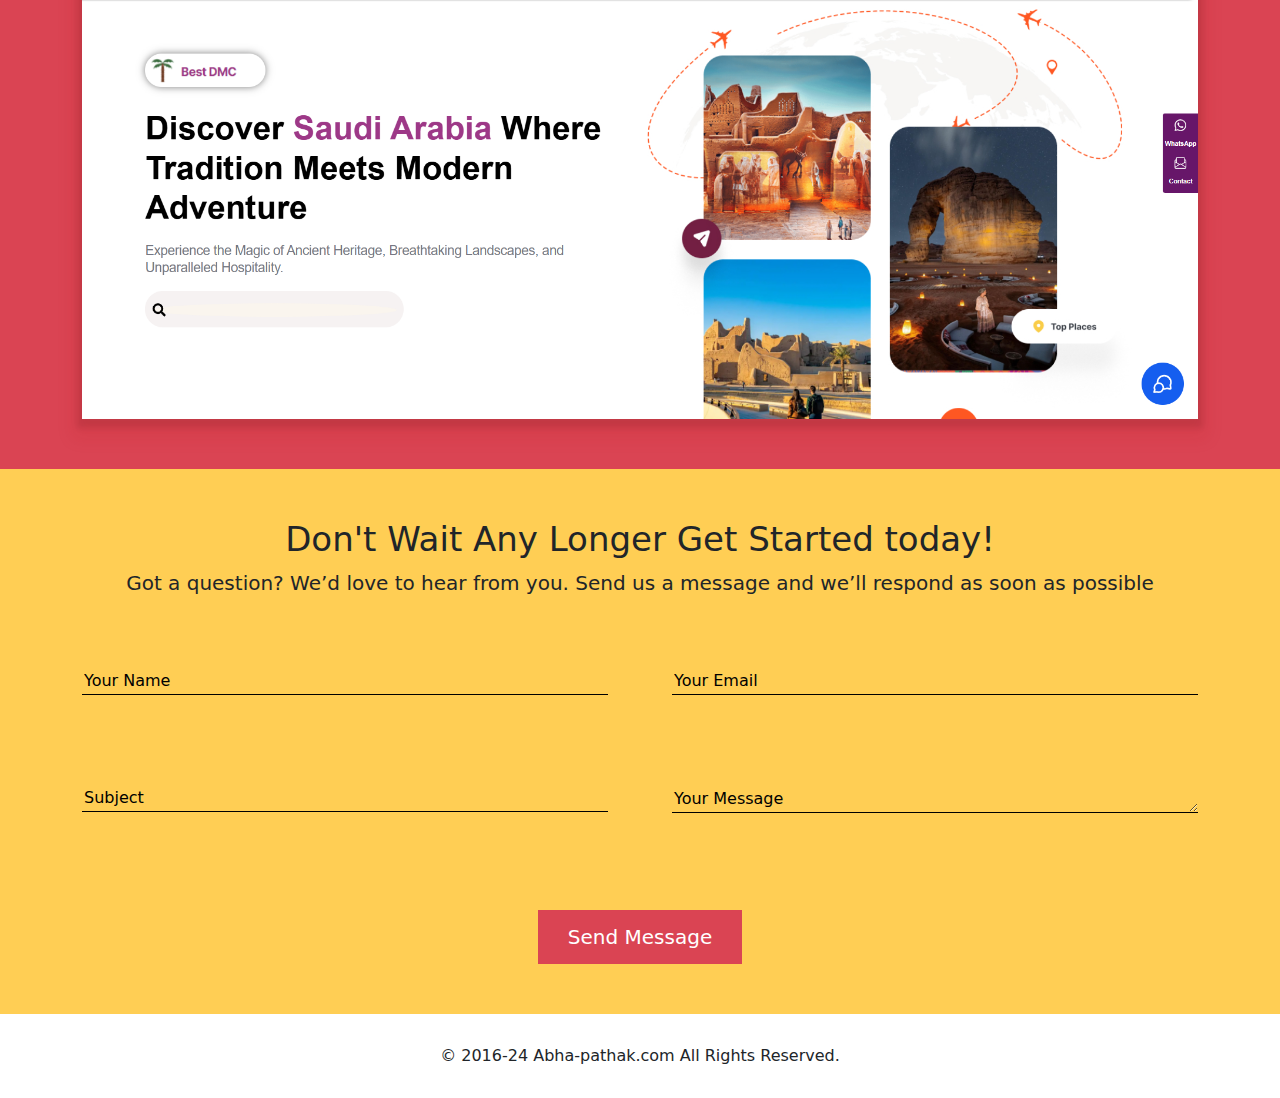
==== commit 9afd6b4a: "Update index.html" ====
--- a/index.html
+++ b/index.html
@@ -62,7 +62,7 @@
 
 
                </div>
-               <div class="col-lg-3 col-md-3 col-sm-12">retetre</div>
+               <div class="col-lg-3 col-md-3 col-sm-12"></div>
            </div>
        </div>
    </section>
--- a/css/style.css
+++ b/css/style.css
@@ -143,7 +143,9 @@
 .contact-links.mb-4 {
     margin-top: 40px;
 }
-
+#navbarNav li.nav-item a:hover {
+    color: yellow;
+}
 
 .gap-10 {
     gap: 2.5rem;
